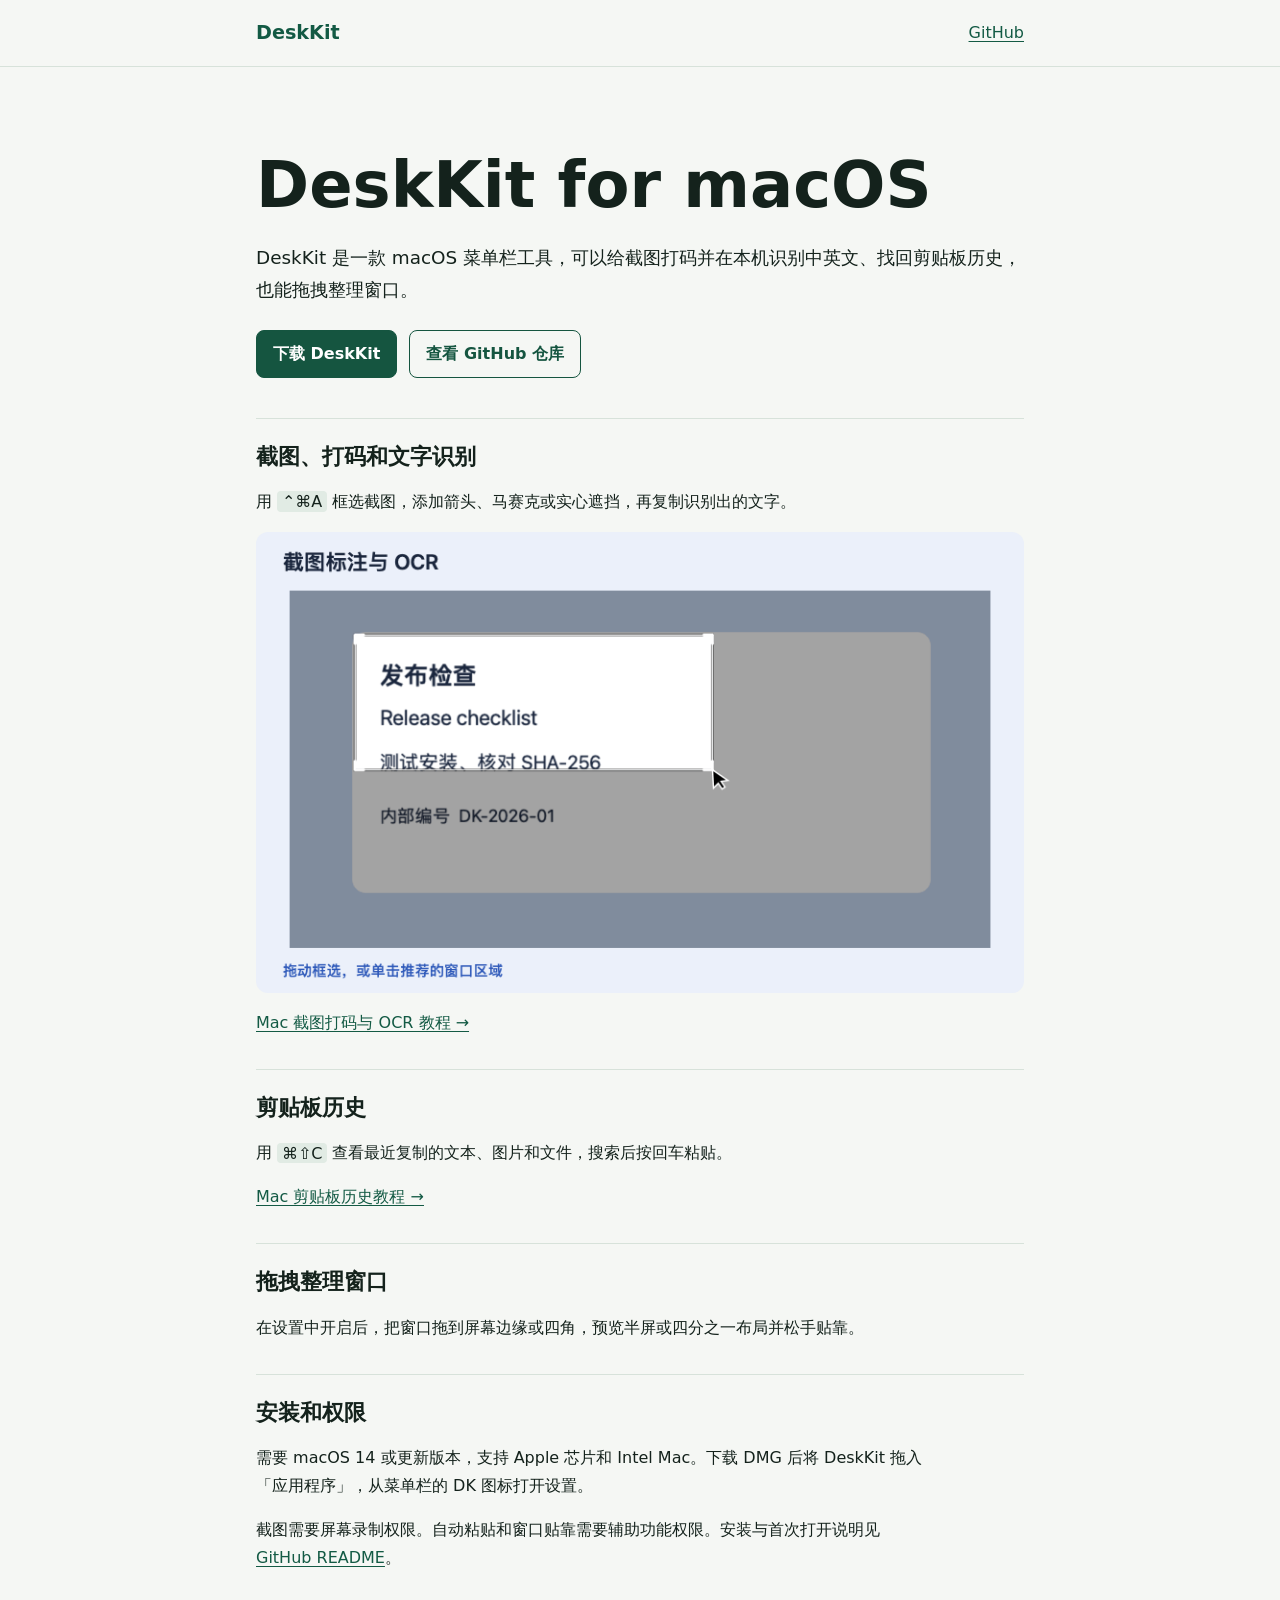
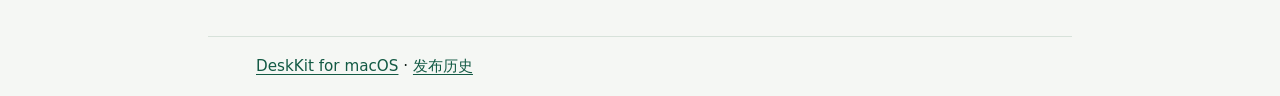
==== docs/index.html @ fedccae5 "Add DeskKit search landing page and usage guides" ====
<!doctype html>
<html lang="zh-CN">
<head>
  <meta charset="utf-8">
  <meta name="viewport" content="width=device-width, initial-scale=1">
  <title>DeskKit for macOS｜截图 OCR、剪贴板历史与窗口贴靠</title>
  <meta name="description" content="DeskKit 是一款 macOS 菜单栏工具，可以给截图打码并在本机识别中英文、找回剪贴板历史，也能拖拽整理窗口。">
  <link rel="canonical" href="https://ivehd.github.io/desk-kit/">
  <meta property="og:title" content="DeskKit for macOS｜截图 OCR、剪贴板历史与窗口贴靠">
  <meta property="og:description" content="DeskKit 是一款 macOS 菜单栏工具，可以给截图打码并在本机识别中英文、找回剪贴板历史，也能拖拽整理窗口。">
  <meta property="og:url" content="https://ivehd.github.io/desk-kit/">
  <link rel="stylesheet" href="./style.css">
</head>
<body>
  <header><nav aria-label="主导航">
    <a class="brand" href="./">DeskKit</a>
    <a href="https://github.com/IveHD/desk-kit">GitHub</a>
  </nav></header>
  <main>
    <h1>DeskKit for macOS</h1>
    <p class="intro">DeskKit 是一款 macOS 菜单栏工具，可以给截图打码并在本机识别中英文、找回剪贴板历史，也能拖拽整理窗口。</p>
    <div class="actions">
      <a class="button" href="https://github.com/IveHD/desk-kit/releases/latest">下载 DeskKit</a>
      <a class="button secondary" href="https://github.com/IveHD/desk-kit">查看 GitHub 仓库</a>
    </div>

    <section>
      <h2>截图、打码和文字识别</h2>
      <p>用 <kbd>⌃⌘A</kbd> 框选截图，添加箭头、马赛克或实心遮挡，再复制识别出的文字。</p>
      <img src="demos/screenshot-ocr.gif" alt="DeskKit 框选截图，遮挡敏感区域，再选取 OCR 结果">
      <p><a href="guides/mac-screenshot-ocr/">Mac 截图打码与 OCR 教程 →</a></p>
    </section>
    <section>
      <h2>剪贴板历史</h2>
      <p>用 <kbd>⌘⇧C</kbd> 查看最近复制的文本、图片和文件，搜索后按回车粘贴。</p>
      <p><a href="guides/mac-clipboard-history/">Mac 剪贴板历史教程 →</a></p>
    </section>
    <section>
      <h2>拖拽整理窗口</h2>
      <p>在设置中开启后，把窗口拖到屏幕边缘或四角，预览半屏或四分之一布局并松手贴靠。</p>
    </section>
    <section>
      <h2>安装和权限</h2>
      <p>需要 macOS 14 或更新版本，支持 Apple 芯片和 Intel Mac。下载 DMG 后将 DeskKit 拖入「应用程序」，从菜单栏的 DK 图标打开设置。</p>
      <p>截图需要屏幕录制权限。自动粘贴和窗口贴靠需要辅助功能权限。安装与首次打开说明见 <a href="https://github.com/IveHD/desk-kit#安装">GitHub README</a>。</p>
    </section>

  </main>
  <footer><a href="./">DeskKit for macOS</a> · <a href="https://github.com/IveHD/desk-kit/releases">发布历史</a></footer>
</body>
</html>
---- docs/style.css ----
:root {
  color-scheme: light;
  font-family: "Instrument Sans", "PingFang SC", system-ui, sans-serif;
  background: #f5f7f4;
  color: #14221c;
  line-height: 1.75;
}

body { margin: 0; }
header { border-bottom: 1px solid #d7e2da; }

nav, main, footer {
  max-width: 48rem;
  margin: 0 auto;
  padding: 1rem clamp(1rem, 5vw, 3rem);
}

nav { display: flex; align-items: center; justify-content: space-between; }
.brand { font-weight: 750; font-size: 1.2rem; text-decoration: none; }
main { padding-block: clamp(2rem, 7vw, 5rem) 3rem; }
h1, h2 { line-height: 1.2; }
h1 { font-size: clamp(2rem, 7vw, 4rem); margin: 0 0 1rem; }
h2 { font-size: 1.4rem; margin-top: 0; }
p, li { max-width: 66ch; }
.intro { font-size: 1.15rem; }
a { color: #135a44; text-underline-offset: .2em; }

.actions {
  display: flex;
  flex-wrap: wrap;
  gap: .75rem;
  margin: 1.5rem 0 2.5rem;
}

.button {
  display: inline-block;
  padding: .55rem 1rem;
  border: 1px solid #155540;
  border-radius: .5rem;
  background: #155540;
  color: white;
  text-decoration: none;
  font-weight: 650;
}

.button.secondary { color: #155540; background: transparent; }
.button:hover, a:hover { text-decoration: underline; }
section { border-top: 1px solid #d7e2da; padding-top: 1.5rem; margin-top: 2rem; }
img { display: block; max-width: 100%; height: auto; border-radius: .75rem; }
li + li { margin-top: .45rem; }
kbd { font-family: system-ui, sans-serif; padding: .05em .3em; background: #e1ebe4; border-radius: .25em; }
footer { border-top: 1px solid #d7e2da; font-size: .95rem; }
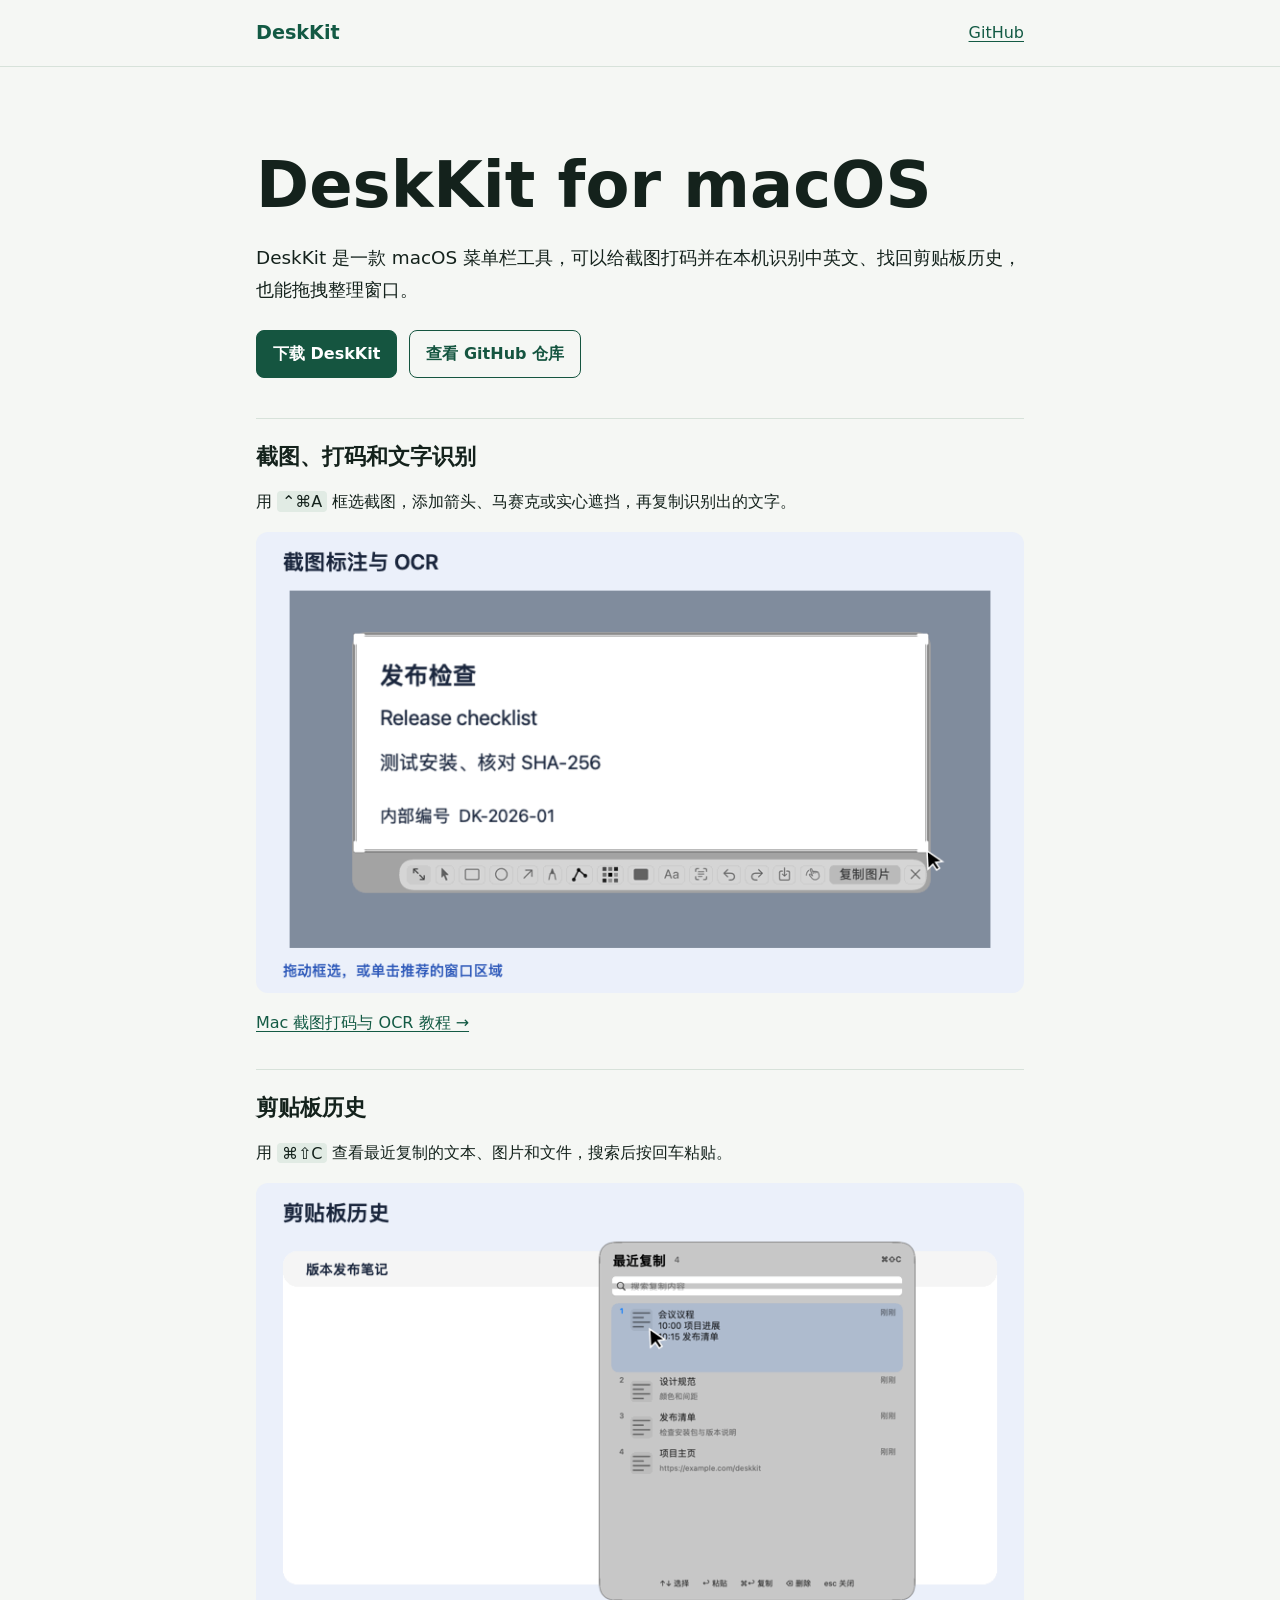
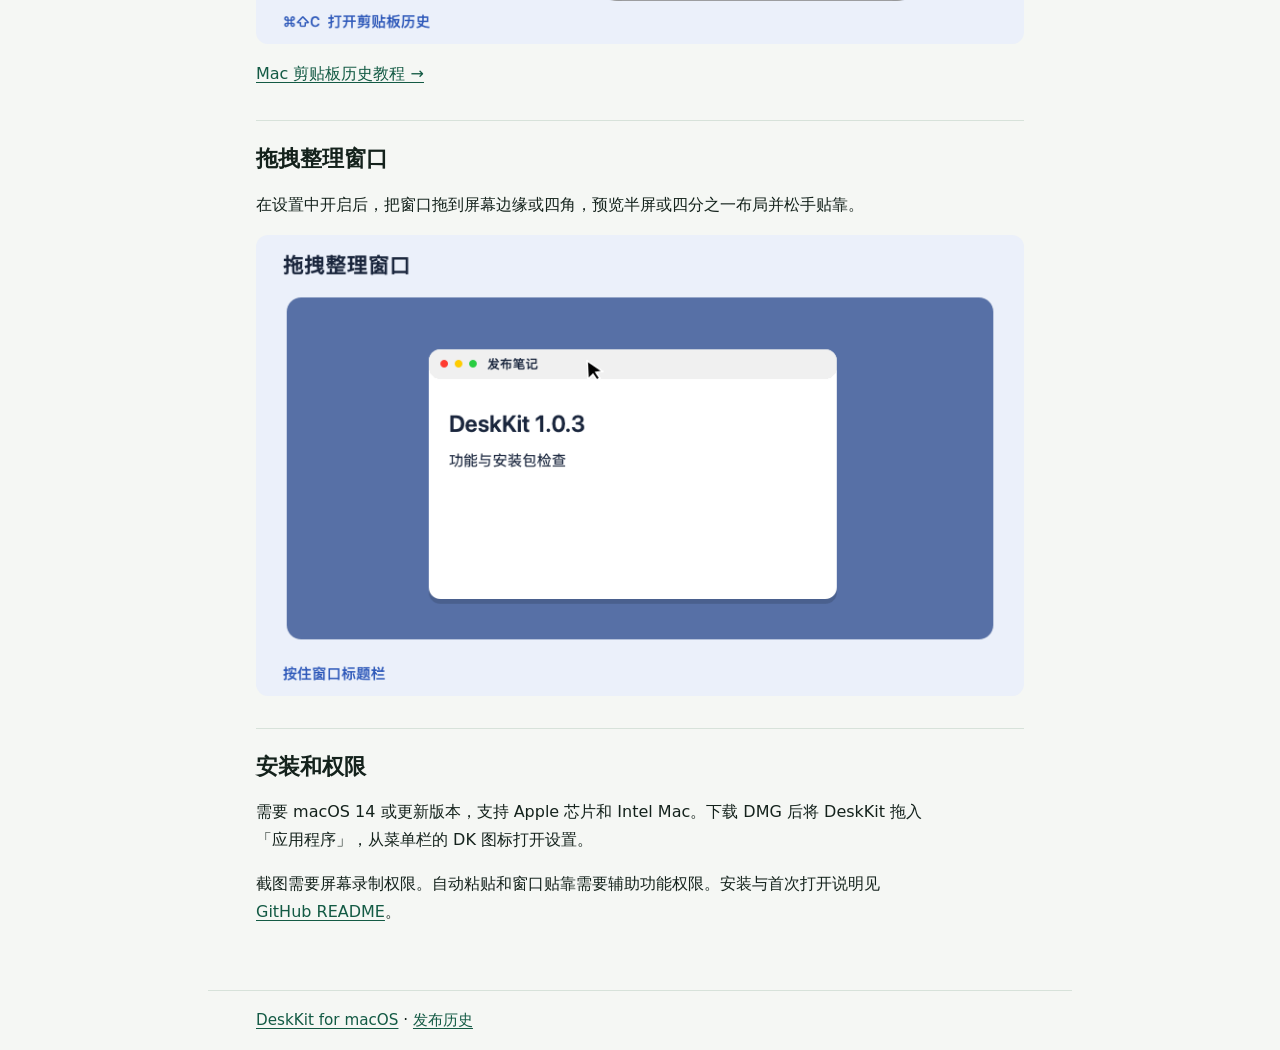
==== commit 2bea991c: "Show all three DeskKit demos on the homepage" ====
--- a/docs/index.html
+++ b/docs/index.html
@@ -33,11 +33,13 @@
     <section>
       <h2>剪贴板历史</h2>
       <p>用 <kbd>⌘⇧C</kbd> 查看最近复制的文本、图片和文件，搜索后按回车粘贴。</p>
+      <img src="demos/clipboard.gif" alt="搜索剪贴板历史并将选中的记录粘贴回原应用" loading="lazy">
       <p><a href="guides/mac-clipboard-history/">Mac 剪贴板历史教程 →</a></p>
     </section>
     <section>
       <h2>拖拽整理窗口</h2>
       <p>在设置中开启后，把窗口拖到屏幕边缘或四角，预览半屏或四分之一布局并松手贴靠。</p>
+      <img src="demos/window-tiling.gif" alt="将窗口拖到屏幕右侧，预览并贴靠右半屏的布局示意" loading="lazy">
     </section>
     <section>
       <h2>安装和权限</h2>
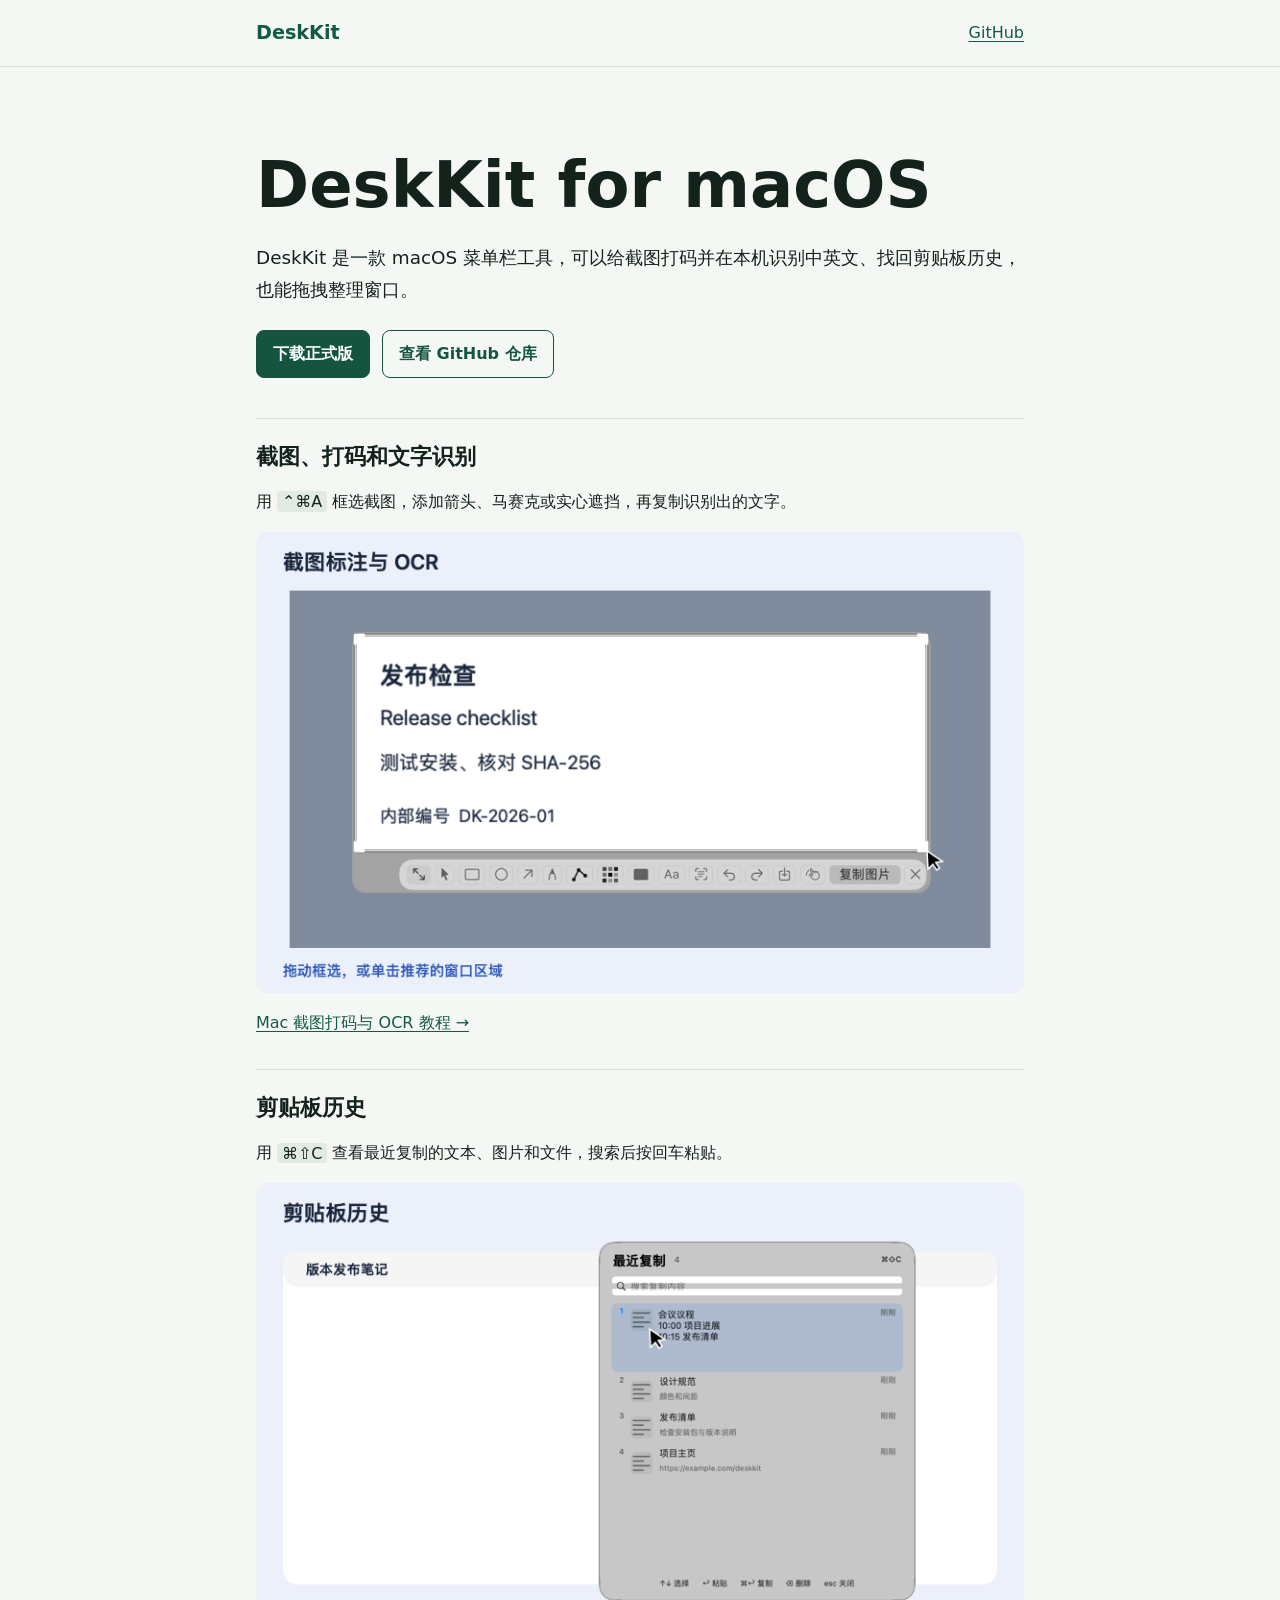
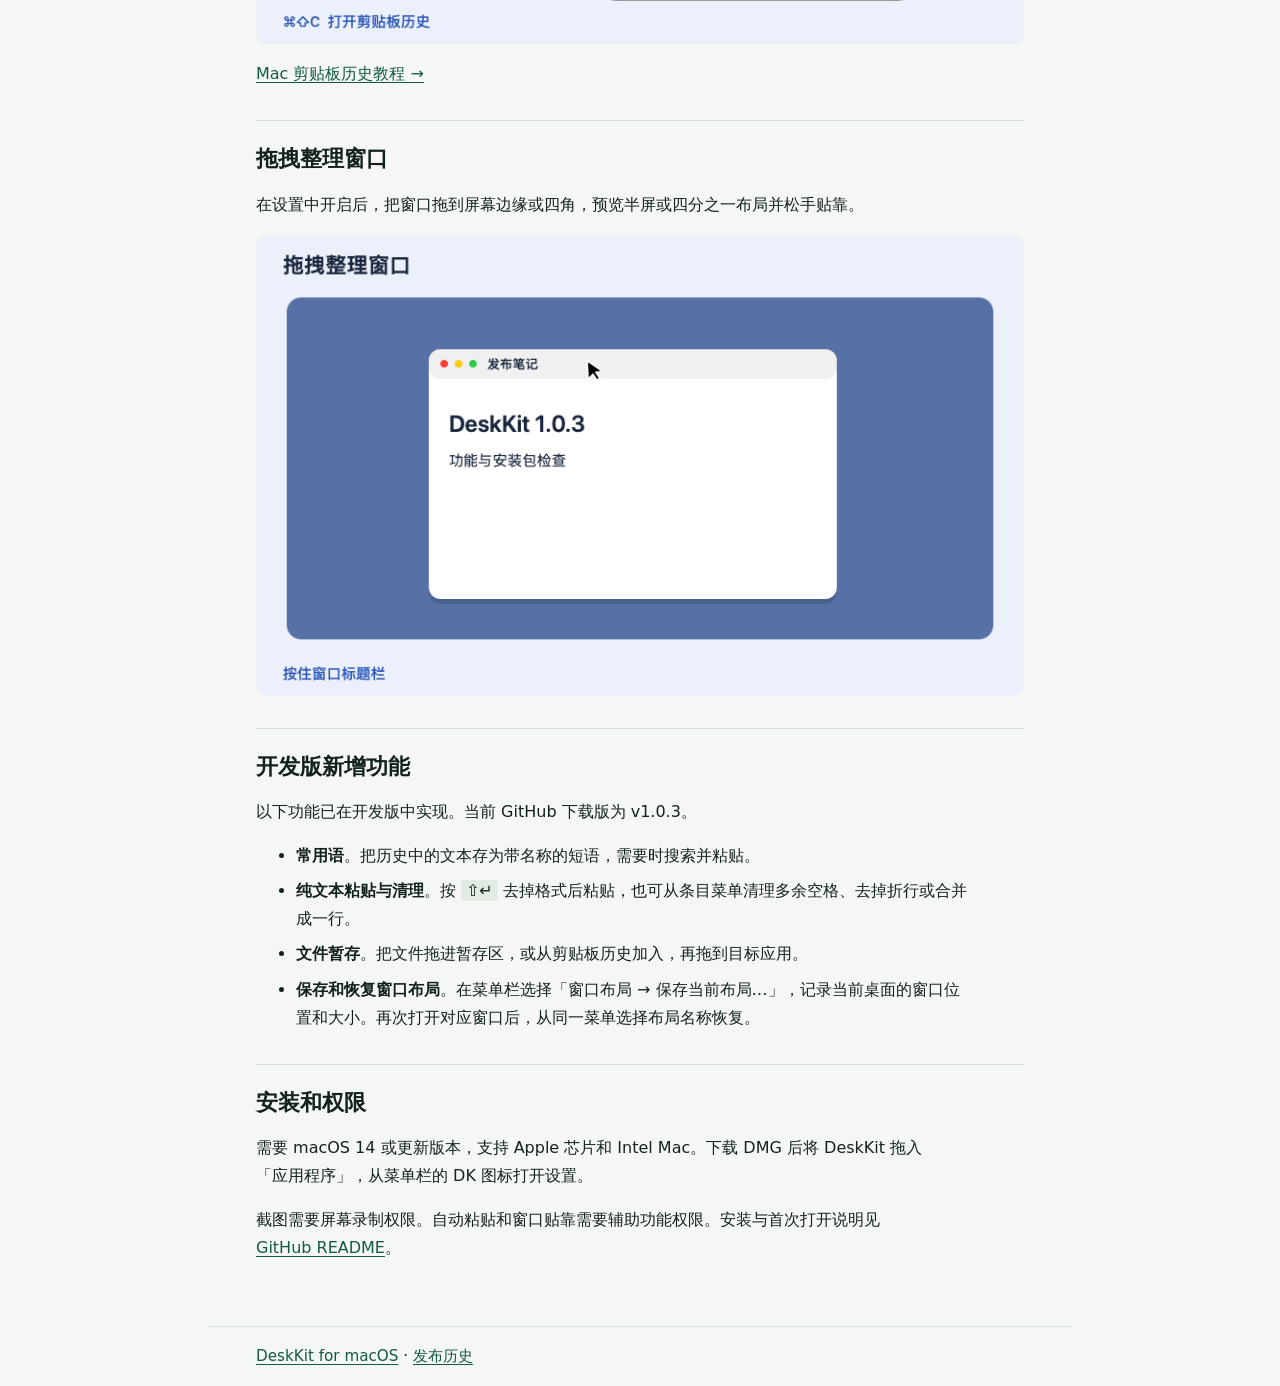
==== commit 4fa53c86: "Document upcoming DeskKit clipboard and window features" ====
--- a/docs/index.html
+++ b/docs/index.html
@@ -20,7 +20,7 @@
     <h1>DeskKit for macOS</h1>
     <p class="intro">DeskKit 是一款 macOS 菜单栏工具，可以给截图打码并在本机识别中英文、找回剪贴板历史，也能拖拽整理窗口。</p>
     <div class="actions">
-      <a class="button" href="https://github.com/IveHD/desk-kit/releases/latest">下载 DeskKit</a>
+      <a class="button" href="https://github.com/IveHD/desk-kit/releases/latest">下载正式版</a>
       <a class="button secondary" href="https://github.com/IveHD/desk-kit">查看 GitHub 仓库</a>
     </div>
 
@@ -42,6 +42,16 @@
       <img src="demos/window-tiling.gif" alt="将窗口拖到屏幕右侧，预览并贴靠右半屏的布局示意" loading="lazy">
     </section>
     <section>
+      <h2>开发版新增功能</h2>
+      <p>以下功能已在开发版中实现。当前 GitHub 下载版为 v1.0.3。</p>
+      <ul>
+        <li><strong>常用语</strong>。把历史中的文本存为带名称的短语，需要时搜索并粘贴。</li>
+        <li><strong>纯文本粘贴与清理</strong>。按 <kbd>⇧↵</kbd> 去掉格式后粘贴，也可从条目菜单清理多余空格、去掉折行或合并成一行。</li>
+        <li><strong>文件暂存</strong>。把文件拖进暂存区，或从剪贴板历史加入，再拖到目标应用。</li>
+        <li><strong>保存和恢复窗口布局</strong>。在菜单栏选择「窗口布局 → 保存当前布局…」，记录当前桌面的窗口位置和大小。再次打开对应窗口后，从同一菜单选择布局名称恢复。</li>
+      </ul>
+    </section>
+    <section>
       <h2>安装和权限</h2>
       <p>需要 macOS 14 或更新版本，支持 Apple 芯片和 Intel Mac。下载 DMG 后将 DeskKit 拖入「应用程序」，从菜单栏的 DK 图标打开设置。</p>
       <p>截图需要屏幕录制权限。自动粘贴和窗口贴靠需要辅助功能权限。安装与首次打开说明见 <a href="https://github.com/IveHD/desk-kit#安装">GitHub README</a>。</p>
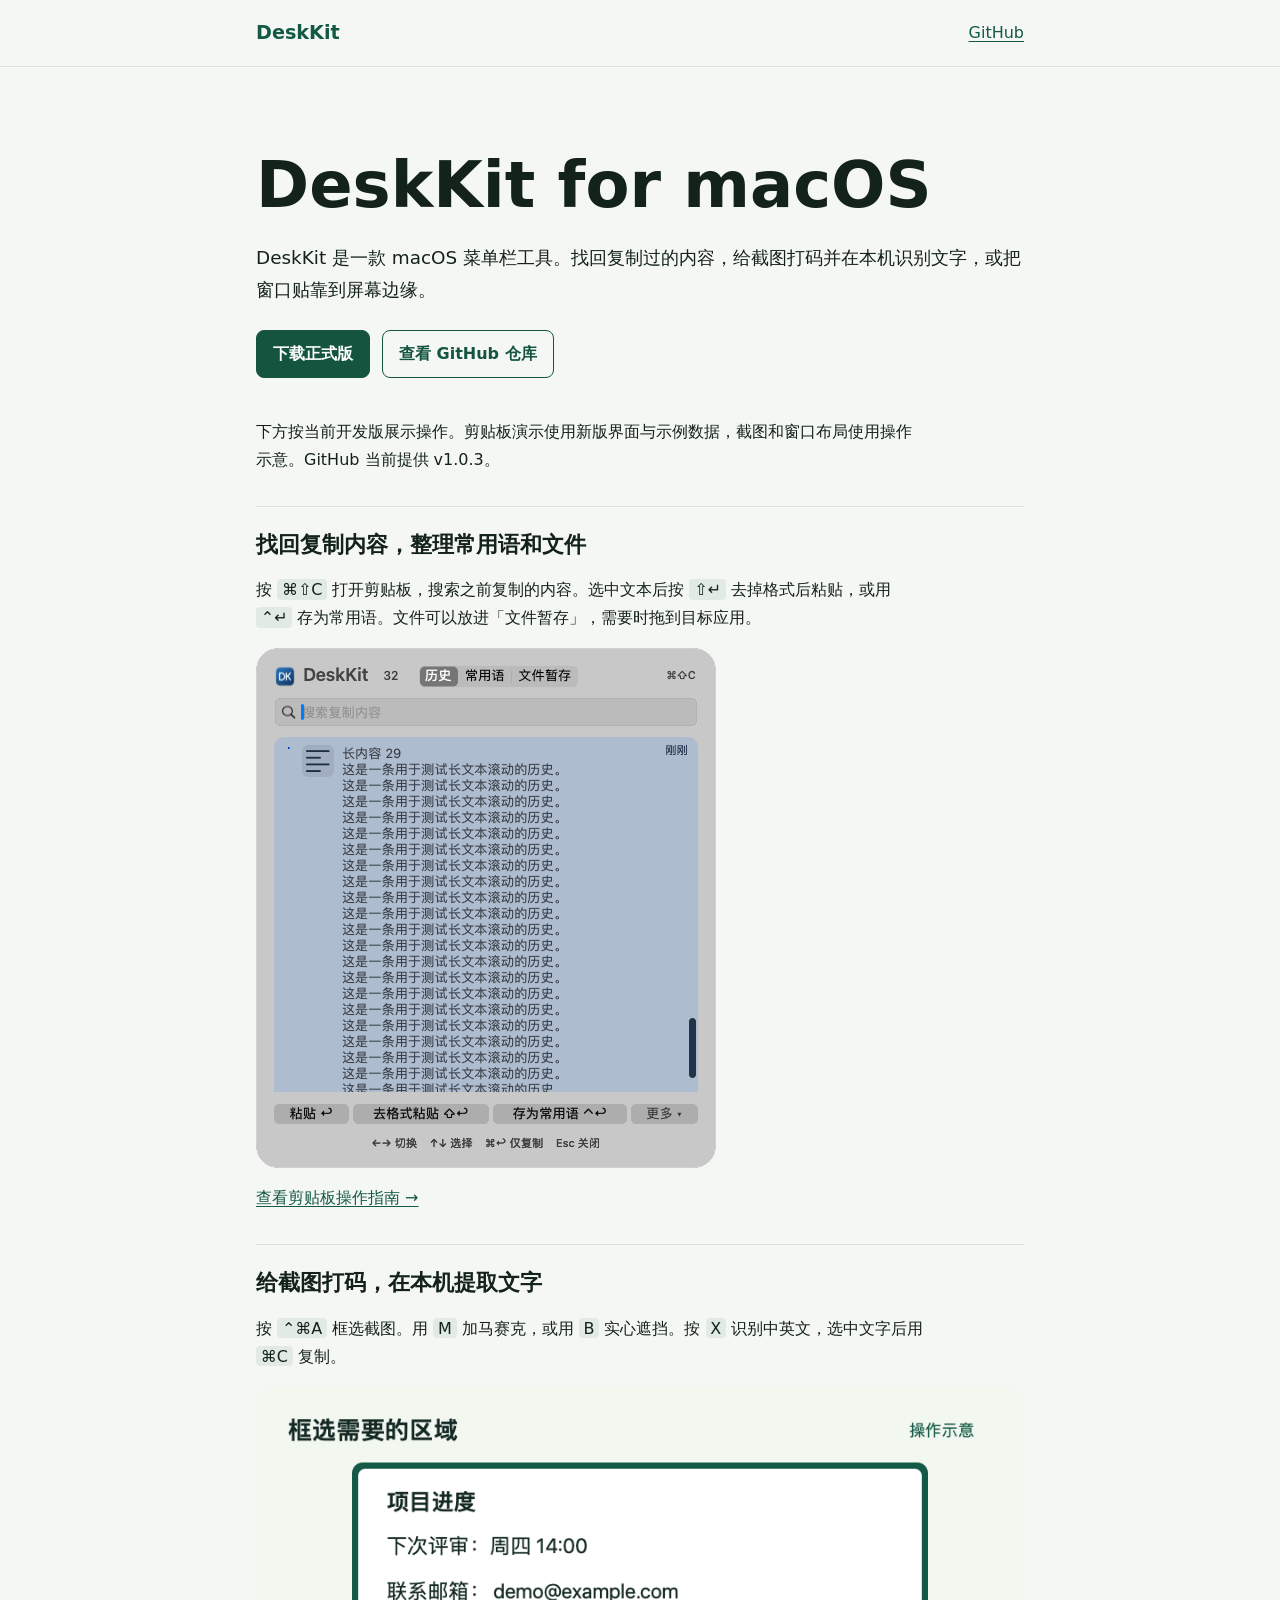
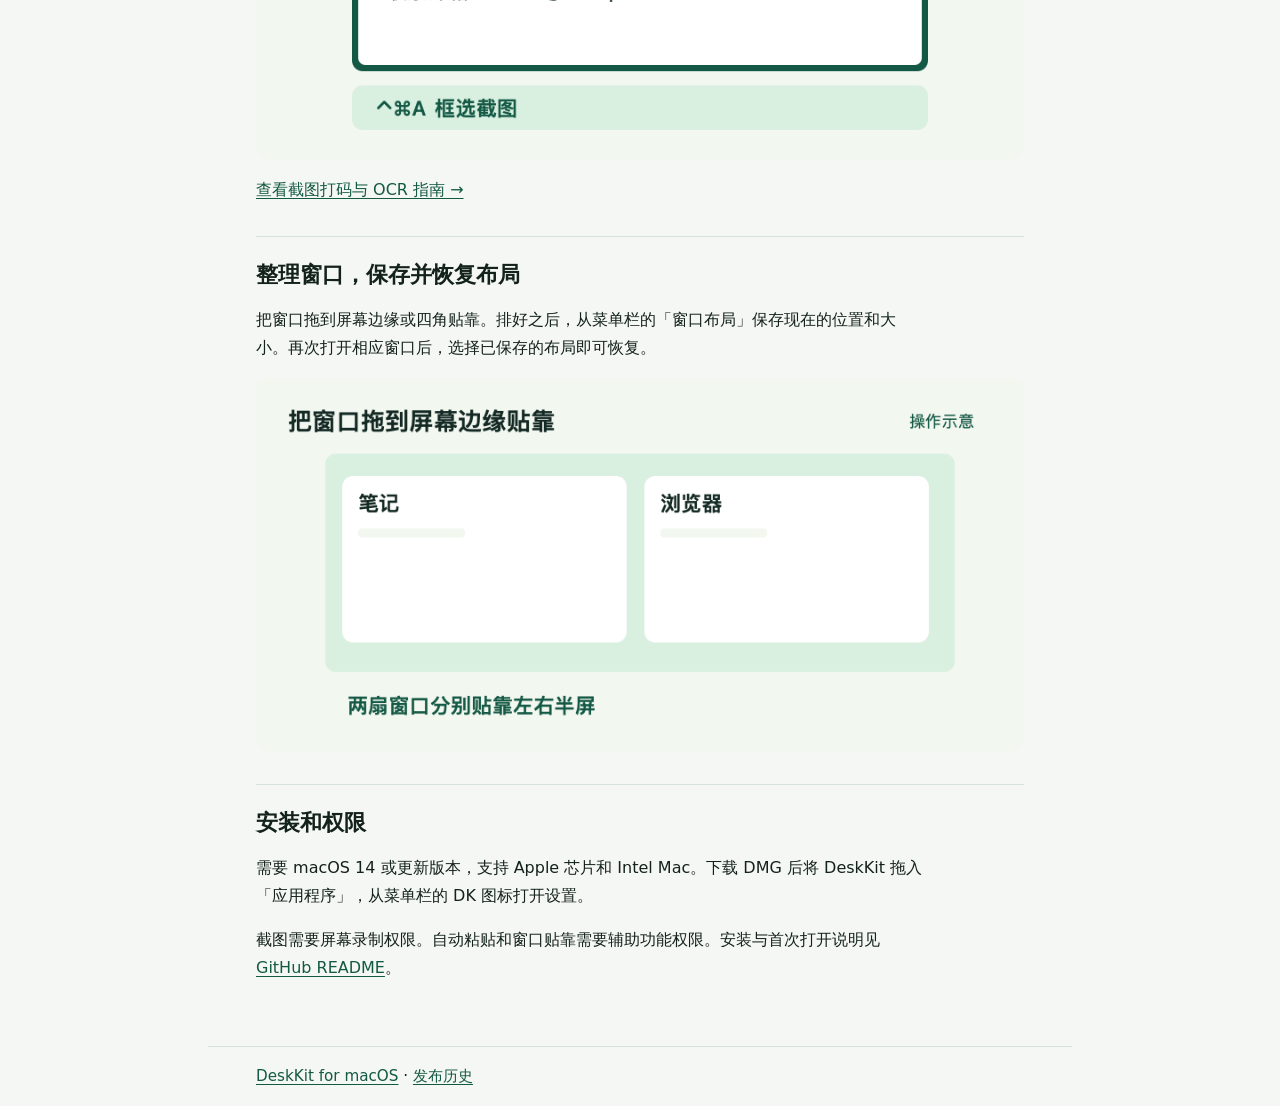
==== commit 4585b6dd: "Refresh DeskKit website with new workflow demos" ====
--- a/docs/index.html
+++ b/docs/index.html
@@ -4,10 +4,10 @@
   <meta charset="utf-8">
   <meta name="viewport" content="width=device-width, initial-scale=1">
   <title>DeskKit for macOS｜截图 OCR、剪贴板历史与窗口贴靠</title>
-  <meta name="description" content="DeskKit 是一款 macOS 菜单栏工具，可以给截图打码并在本机识别中英文、找回剪贴板历史，也能拖拽整理窗口。">
+  <meta name="description" content="DeskKit 是一款 macOS 菜单栏工具。找回复制过的内容，给截图打码并在本机识别文字，或把窗口贴靠到屏幕边缘。">
   <link rel="canonical" href="https://ivehd.github.io/desk-kit/">
   <meta property="og:title" content="DeskKit for macOS｜截图 OCR、剪贴板历史与窗口贴靠">
-  <meta property="og:description" content="DeskKit 是一款 macOS 菜单栏工具，可以给截图打码并在本机识别中英文、找回剪贴板历史，也能拖拽整理窗口。">
+  <meta property="og:description" content="DeskKit 是一款 macOS 菜单栏工具。找回复制过的内容，给截图打码并在本机识别文字，或把窗口贴靠到屏幕边缘。">
   <meta property="og:url" content="https://ivehd.github.io/desk-kit/">
   <link rel="stylesheet" href="./style.css">
 </head>
@@ -18,38 +18,30 @@
   </nav></header>
   <main>
     <h1>DeskKit for macOS</h1>
-    <p class="intro">DeskKit 是一款 macOS 菜单栏工具，可以给截图打码并在本机识别中英文、找回剪贴板历史，也能拖拽整理窗口。</p>
+    <p class="intro">DeskKit 是一款 macOS 菜单栏工具。找回复制过的内容，给截图打码并在本机识别文字，或把窗口贴靠到屏幕边缘。</p>
     <div class="actions">
       <a class="button" href="https://github.com/IveHD/desk-kit/releases/latest">下载正式版</a>
       <a class="button secondary" href="https://github.com/IveHD/desk-kit">查看 GitHub 仓库</a>
     </div>
 
+    <p>下方按当前开发版展示操作。剪贴板演示使用新版界面与示例数据，截图和窗口布局使用操作示意。GitHub 当前提供 v1.0.3。</p>
+
     <section>
-      <h2>截图、打码和文字识别</h2>
-      <p>用 <kbd>⌃⌘A</kbd> 框选截图，添加箭头、马赛克或实心遮挡，再复制识别出的文字。</p>
-      <img src="demos/screenshot-ocr.gif" alt="DeskKit 框选截图，遮挡敏感区域，再选取 OCR 结果">
-      <p><a href="guides/mac-screenshot-ocr/">Mac 截图打码与 OCR 教程 →</a></p>
+      <h2>找回复制内容，整理常用语和文件</h2>
+      <p>按 <kbd>⌘⇧C</kbd> 打开剪贴板，搜索之前复制的内容。选中文本后按 <kbd>⇧↵</kbd> 去掉格式后粘贴，或用 <kbd>⌃↵</kbd> 存为常用语。文件可以放进「文件暂存」，需要时拖到目标应用。</p>
+      <img src="demos/clipboard-workflow.gif" width="460" height="520" alt="新版剪贴板界面演示，依次展示历史、常用语和文件暂存三个分区">
+      <p><a href="guides/mac-clipboard-history/">查看剪贴板操作指南 →</a></p>
     </section>
     <section>
-      <h2>剪贴板历史</h2>
-      <p>用 <kbd>⌘⇧C</kbd> 查看最近复制的文本、图片和文件，搜索后按回车粘贴。</p>
-      <img src="demos/clipboard.gif" alt="搜索剪贴板历史并将选中的记录粘贴回原应用" loading="lazy">
-      <p><a href="guides/mac-clipboard-history/">Mac 剪贴板历史教程 →</a></p>
+      <h2>给截图打码，在本机提取文字</h2>
+      <p>按 <kbd>⌃⌘A</kbd> 框选截图。用 <kbd>M</kbd> 加马赛克，或用 <kbd>B</kbd> 实心遮挡。按 <kbd>X</kbd> 识别中英文，选中文字后用 <kbd>⌘C</kbd> 复制。</p>
+      <img src="demos/screenshot-workflow.gif" width="864" height="420" alt="截图工作流程示意，依次框选、遮挡邮箱并识别所选文字" loading="lazy">
+      <p><a href="guides/mac-screenshot-ocr/">查看截图打码与 OCR 指南 →</a></p>
     </section>
     <section>
-      <h2>拖拽整理窗口</h2>
-      <p>在设置中开启后，把窗口拖到屏幕边缘或四角，预览半屏或四分之一布局并松手贴靠。</p>
-      <img src="demos/window-tiling.gif" alt="将窗口拖到屏幕右侧，预览并贴靠右半屏的布局示意" loading="lazy">
-    </section>
-    <section>
-      <h2>开发版新增功能</h2>
-      <p>以下功能已在开发版中实现。当前 GitHub 下载版为 v1.0.3。</p>
-      <ul>
-        <li><strong>常用语</strong>。把历史中的文本存为带名称的短语，需要时搜索并粘贴。</li>
-        <li><strong>纯文本粘贴与清理</strong>。按 <kbd>⇧↵</kbd> 去掉格式后粘贴，也可从条目菜单清理多余空格、去掉折行或合并成一行。</li>
-        <li><strong>文件暂存</strong>。把文件拖进暂存区，或从剪贴板历史加入，再拖到目标应用。</li>
-        <li><strong>保存和恢复窗口布局</strong>。在菜单栏选择「窗口布局 → 保存当前布局…」，记录当前桌面的窗口位置和大小。再次打开对应窗口后，从同一菜单选择布局名称恢复。</li>
-      </ul>
+      <h2>整理窗口，保存并恢复布局</h2>
+      <p>把窗口拖到屏幕边缘或四角贴靠。排好之后，从菜单栏的「窗口布局」保存现在的位置和大小。再次打开相应窗口后，选择已保存的布局即可恢复。</p>
+      <img src="demos/window-workflow.gif" width="864" height="420" alt="窗口工作流程示意，展示左右贴靠、保存布局和恢复布局" loading="lazy">
     </section>
     <section>
       <h2>安装和权限</h2>
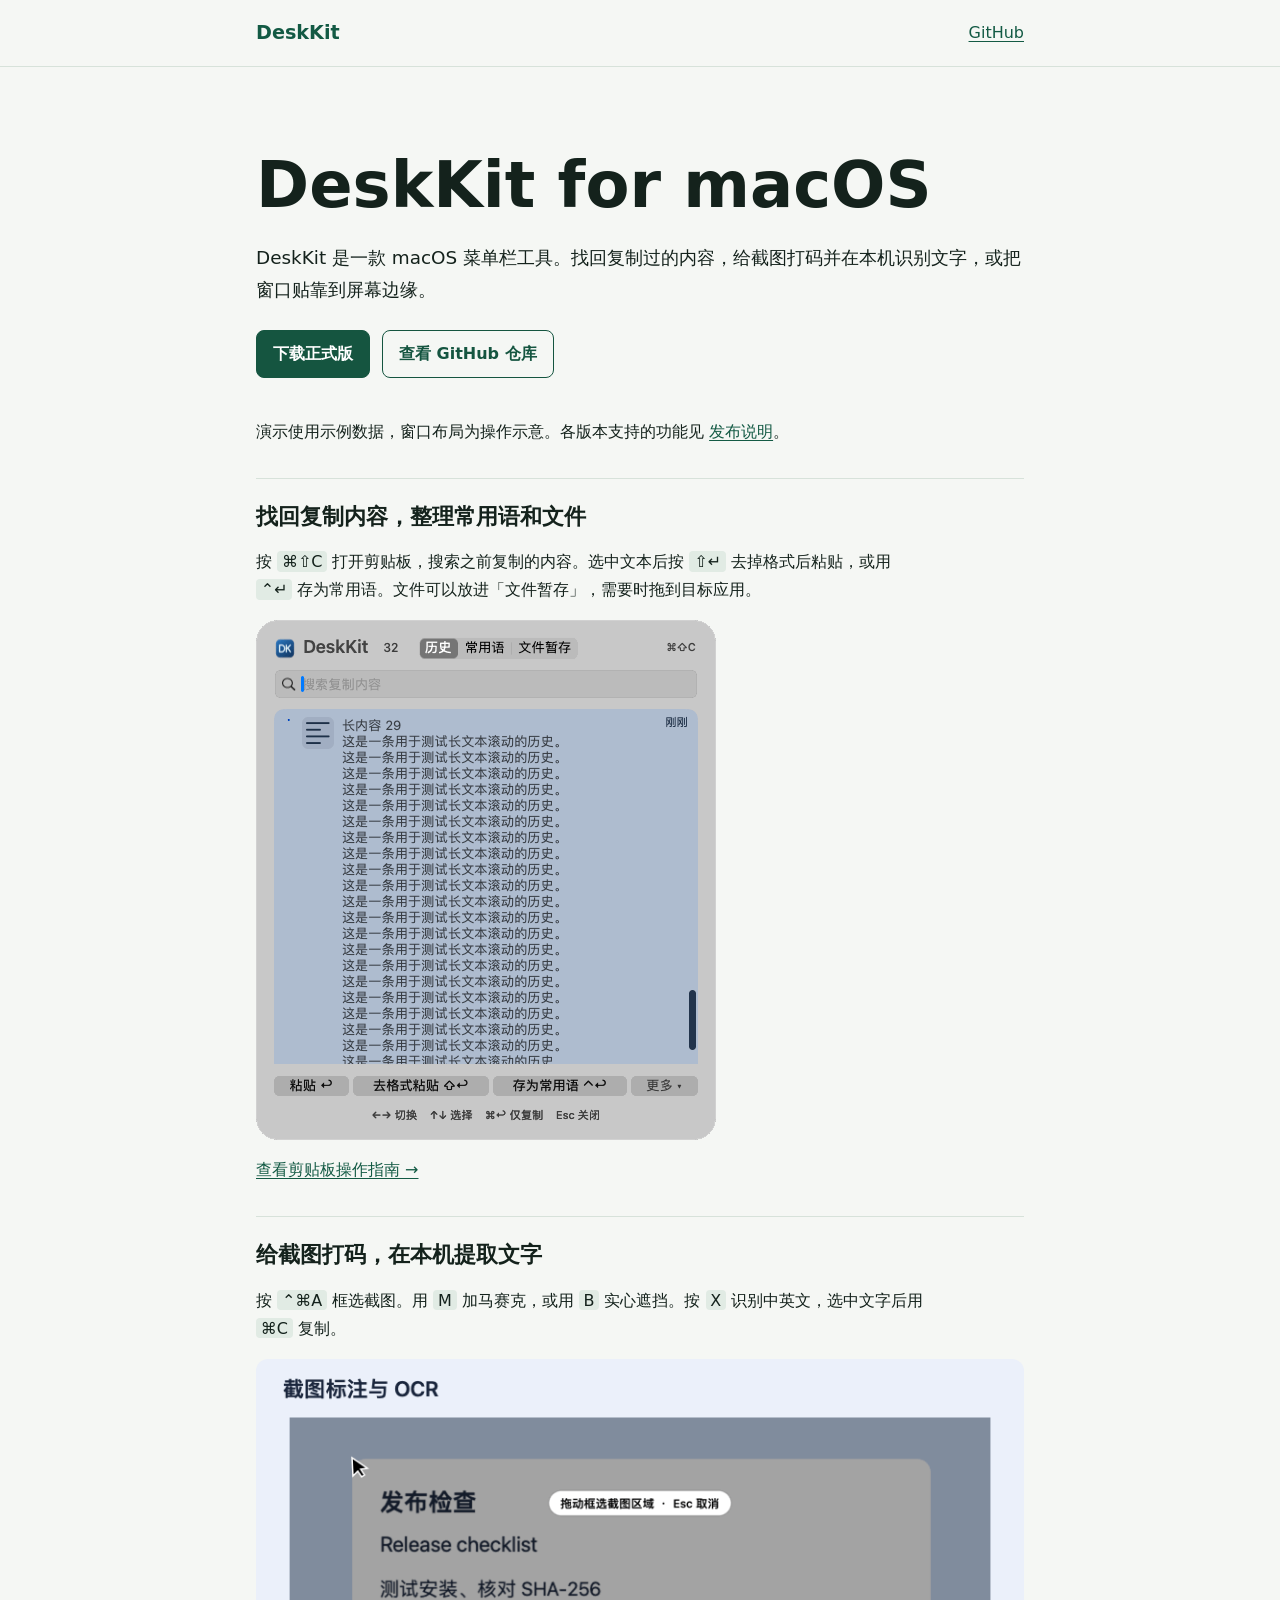
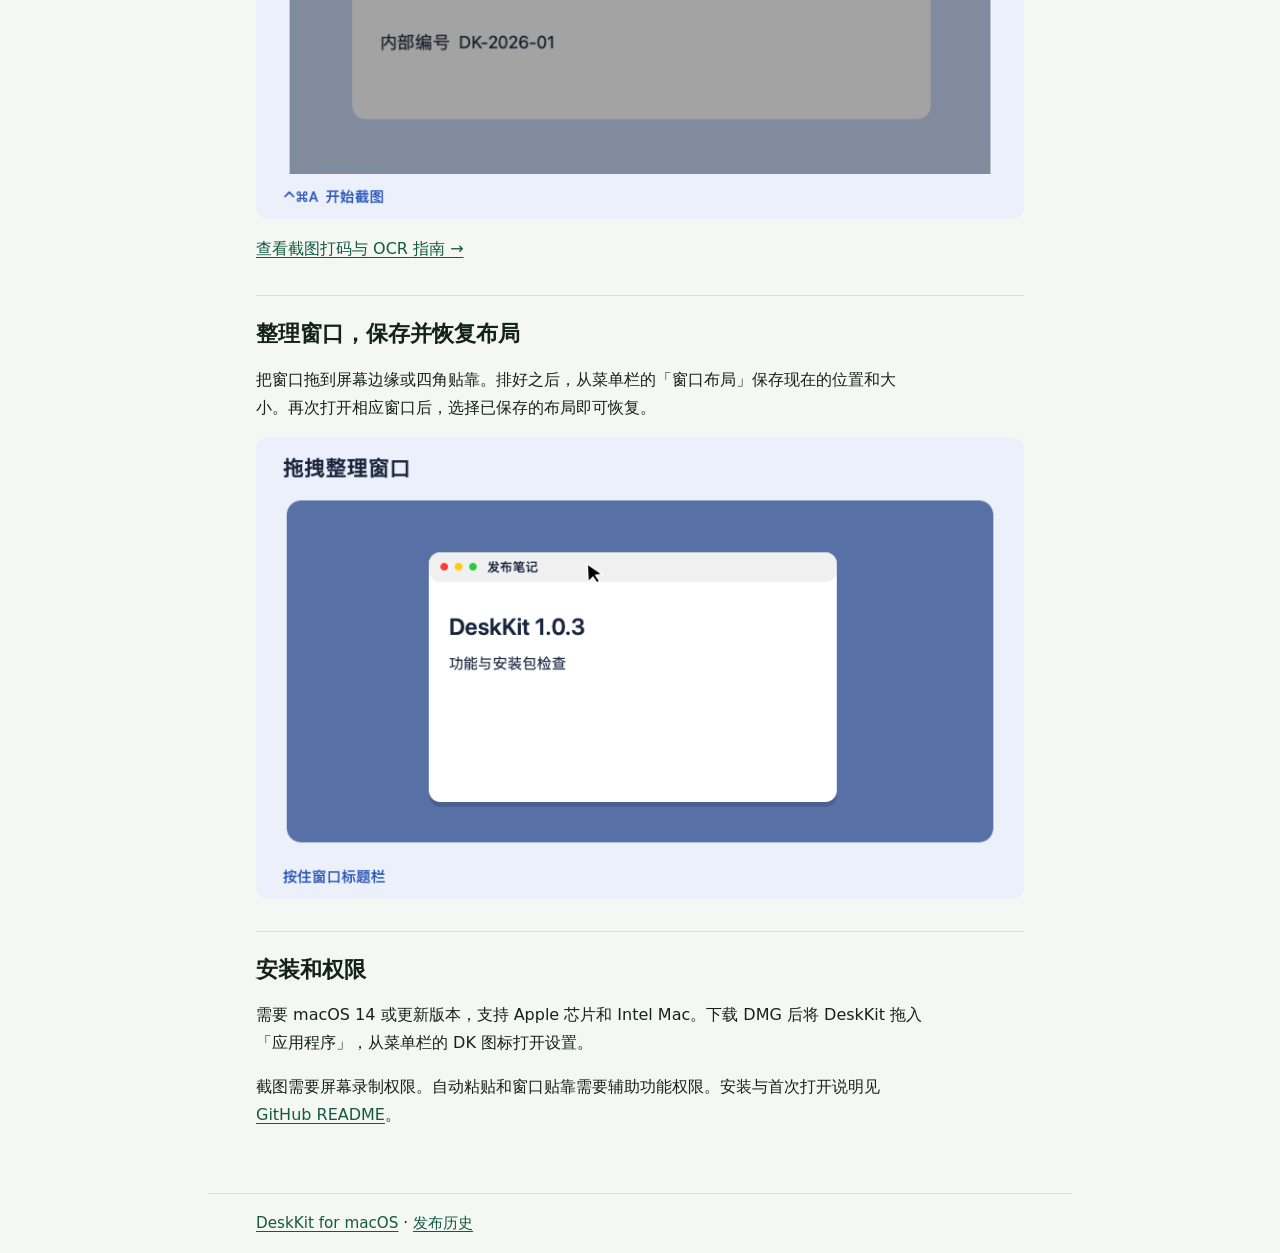
==== commit 52ea731a: "Restore detailed DeskKit screenshot and window demos" ====
--- a/docs/index.html
+++ b/docs/index.html
@@ -24,7 +24,7 @@
       <a class="button secondary" href="https://github.com/IveHD/desk-kit">查看 GitHub 仓库</a>
     </div>
 
-    <p>下方按当前开发版展示操作。剪贴板演示使用新版界面与示例数据，截图和窗口布局使用操作示意。GitHub 当前提供 v1.0.3。</p>
+    <p>演示使用示例数据，窗口布局为操作示意。各版本支持的功能见 <a href="https://github.com/IveHD/desk-kit/releases">发布说明</a>。</p>
 
     <section>
       <h2>找回复制内容，整理常用语和文件</h2>
@@ -35,13 +35,13 @@
     <section>
       <h2>给截图打码，在本机提取文字</h2>
       <p>按 <kbd>⌃⌘A</kbd> 框选截图。用 <kbd>M</kbd> 加马赛克，或用 <kbd>B</kbd> 实心遮挡。按 <kbd>X</kbd> 识别中英文，选中文字后用 <kbd>⌘C</kbd> 复制。</p>
-      <img src="demos/screenshot-workflow.gif" width="864" height="420" alt="截图工作流程示意，依次框选、遮挡邮箱并识别所选文字" loading="lazy">
+      <img src="demos/screenshot-ocr.gif" width="800" height="480" alt="DeskKit 截图工具栏演示，框选后遮挡敏感内容，再选择并复制 OCR 文字" loading="lazy">
       <p><a href="guides/mac-screenshot-ocr/">查看截图打码与 OCR 指南 →</a></p>
     </section>
     <section>
       <h2>整理窗口，保存并恢复布局</h2>
       <p>把窗口拖到屏幕边缘或四角贴靠。排好之后，从菜单栏的「窗口布局」保存现在的位置和大小。再次打开相应窗口后，选择已保存的布局即可恢复。</p>
-      <img src="demos/window-workflow.gif" width="864" height="420" alt="窗口工作流程示意，展示左右贴靠、保存布局和恢复布局" loading="lazy">
+      <img src="demos/window-layout-demo.gif" width="800" height="480" alt="拖动窗口标题栏，靠近边缘预览贴靠区域，松开后贴靠，再从菜单栏保存和恢复布局" loading="lazy">
     </section>
     <section>
       <h2>安装和权限</h2>
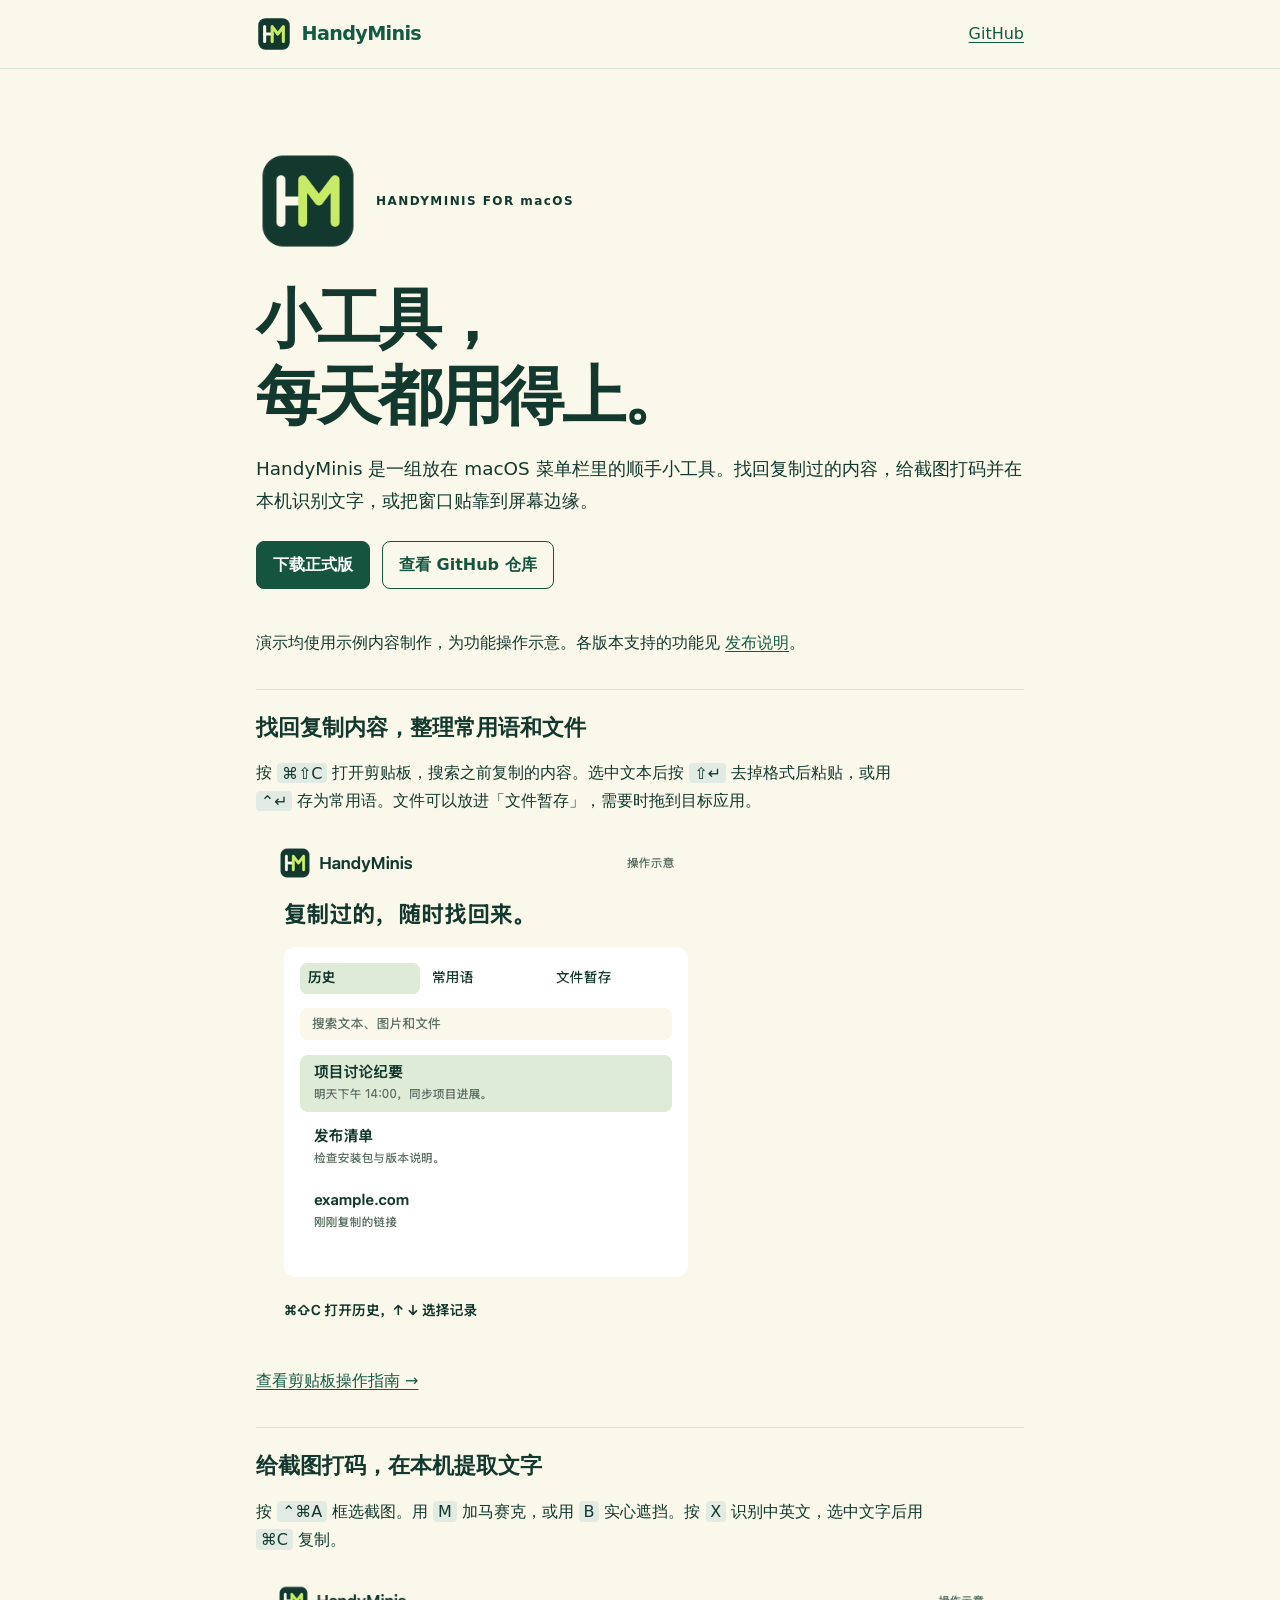
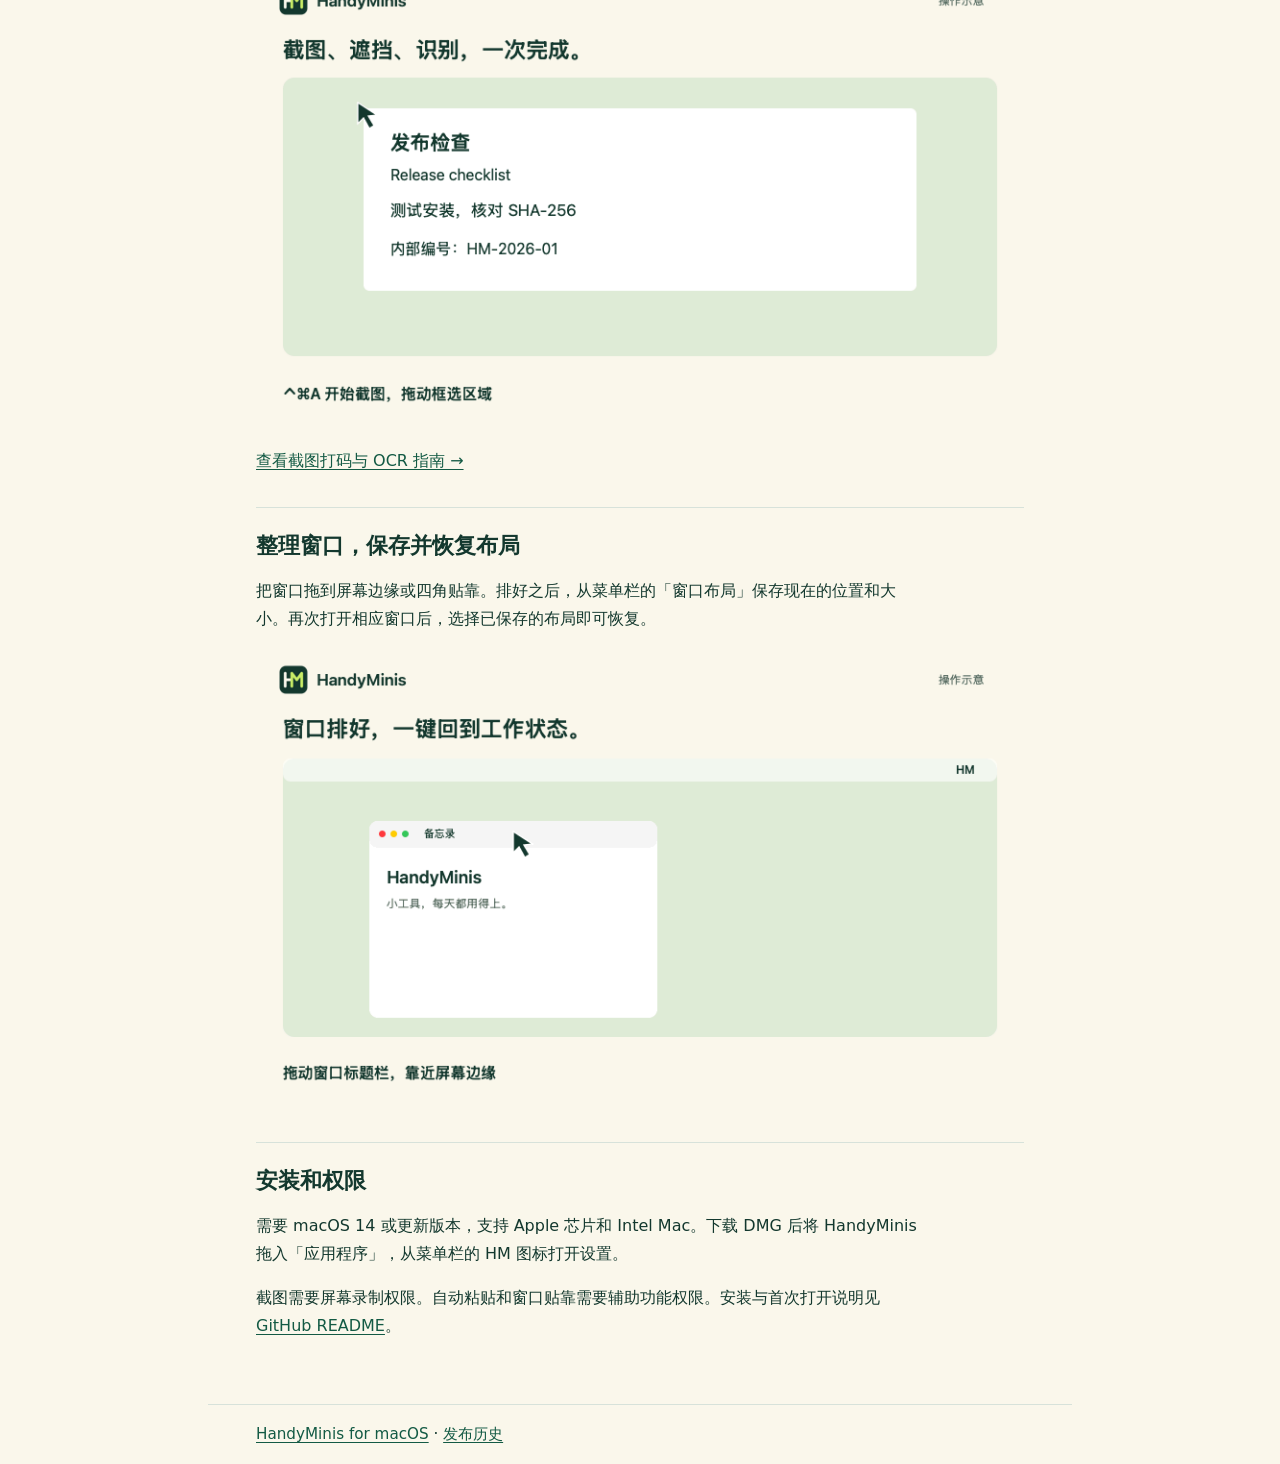
==== commit 5446d53c: "Release HandyMinis 1.0.5 with customizable panels and smoother clipboard navigation Unify HandyMinis" ====
--- a/docs/index.html
+++ b/docs/index.html
@@ -3,39 +3,47 @@
 <head>
   <meta charset="utf-8">
   <meta name="viewport" content="width=device-width, initial-scale=1">
-  <title>DeskKit for macOS｜截图 OCR、剪贴板历史与窗口贴靠</title>
-  <meta name="description" content="DeskKit 是一款 macOS 菜单栏工具。找回复制过的内容，给截图打码并在本机识别文字，或把窗口贴靠到屏幕边缘。">
-  <link rel="canonical" href="https://ivehd.github.io/desk-kit/">
-  <meta property="og:title" content="DeskKit for macOS｜截图 OCR、剪贴板历史与窗口贴靠">
-  <meta property="og:description" content="DeskKit 是一款 macOS 菜单栏工具。找回复制过的内容，给截图打码并在本机识别文字，或把窗口贴靠到屏幕边缘。">
-  <meta property="og:url" content="https://ivehd.github.io/desk-kit/">
+  <title>HandyMinis for macOS｜截图 OCR、剪贴板历史与窗口贴靠</title>
+  <meta name="description" content="HandyMinis 是一组放在 macOS 菜单栏里的顺手小工具。找回复制过的内容，给截图打码并在本机识别文字，或把窗口贴靠到屏幕边缘。">
+  <link rel="canonical" href="https://ivehd.github.io/handy-minis/">
+  <meta property="og:title" content="HandyMinis for macOS｜截图 OCR、剪贴板历史与窗口贴靠">
+  <meta property="og:description" content="HandyMinis 是一组放在 macOS 菜单栏里的顺手小工具。找回复制过的内容，给截图打码并在本机识别文字，或把窗口贴靠到屏幕边缘。">
+  <meta property="og:url" content="https://ivehd.github.io/handy-minis/">
+  <link rel="icon" href="./assets/handy-minis.svg" type="image/svg+xml">
+  <link rel="icon" href="./assets/favicon-32.png" sizes="32x32">
+  <link rel="apple-touch-icon" href="./assets/apple-touch-icon.png">
+  <meta name="theme-color" content="#13382e">
+  <meta property="og:image" content="https://ivehd.github.io/handy-minis/assets/social-card.png">
+  <meta property="og:image:alt" content="HandyMinis · 顺手小工具，共享笔画的 HM 图标">
+  <meta name="twitter:card" content="summary_large_image">
   <link rel="stylesheet" href="./style.css">
 </head>
 <body>
   <header><nav aria-label="主导航">
-    <a class="brand" href="./">DeskKit</a>
-    <a href="https://github.com/IveHD/desk-kit">GitHub</a>
+    <a class="brand" href="./"><img src="./assets/handy-minis.svg" width="36" height="36" alt=""><span>HandyMinis</span></a>
+    <a href="https://github.com/IveHD/handy-minis">GitHub</a>
   </nav></header>
   <main>
-    <h1>DeskKit for macOS</h1>
-    <p class="intro">DeskKit 是一款 macOS 菜单栏工具。找回复制过的内容，给截图打码并在本机识别文字，或把窗口贴靠到屏幕边缘。</p>
+    <div class="hero-brand"><img src="./assets/app-icon.png" width="104" height="104" alt="HM 共享笔画图标"><p class="eyebrow">HANDYMINIS FOR macOS</p></div>
+    <h1>小工具，<br>每天都用得上。</h1>
+    <p class="intro">HandyMinis 是一组放在 macOS 菜单栏里的顺手小工具。找回复制过的内容，给截图打码并在本机识别文字，或把窗口贴靠到屏幕边缘。</p>
     <div class="actions">
-      <a class="button" href="https://github.com/IveHD/desk-kit/releases/latest">下载正式版</a>
-      <a class="button secondary" href="https://github.com/IveHD/desk-kit">查看 GitHub 仓库</a>
+      <a class="button" href="https://github.com/IveHD/handy-minis/releases/latest">下载正式版</a>
+      <a class="button secondary" href="https://github.com/IveHD/handy-minis">查看 GitHub 仓库</a>
     </div>
 
-    <p>演示使用示例数据，窗口布局为操作示意。各版本支持的功能见 <a href="https://github.com/IveHD/desk-kit/releases">发布说明</a>。</p>
+    <p>演示均使用示例内容制作，为功能操作示意。各版本支持的功能见 <a href="https://github.com/IveHD/handy-minis/releases">发布说明</a>。</p>
 
     <section>
       <h2>找回复制内容，整理常用语和文件</h2>
       <p>按 <kbd>⌘⇧C</kbd> 打开剪贴板，搜索之前复制的内容。选中文本后按 <kbd>⇧↵</kbd> 去掉格式后粘贴，或用 <kbd>⌃↵</kbd> 存为常用语。文件可以放进「文件暂存」，需要时拖到目标应用。</p>
-      <img src="demos/clipboard-workflow.gif" width="460" height="520" alt="新版剪贴板界面演示，依次展示历史、常用语和文件暂存三个分区">
+      <img src="demos/clipboard-workflow.gif" width="460" height="520" alt="剪贴板操作示意，依次展示历史、常用语和文件暂存三个分区">
       <p><a href="guides/mac-clipboard-history/">查看剪贴板操作指南 →</a></p>
     </section>
     <section>
       <h2>给截图打码，在本机提取文字</h2>
       <p>按 <kbd>⌃⌘A</kbd> 框选截图。用 <kbd>M</kbd> 加马赛克，或用 <kbd>B</kbd> 实心遮挡。按 <kbd>X</kbd> 识别中英文，选中文字后用 <kbd>⌘C</kbd> 复制。</p>
-      <img src="demos/screenshot-ocr.gif" width="800" height="480" alt="DeskKit 截图工具栏演示，框选后遮挡敏感内容，再选择并复制 OCR 文字" loading="lazy">
+      <img src="demos/screenshot-ocr.gif" width="800" height="480" alt="HandyMinis 截图工具栏演示，框选后遮挡敏感内容，再选择并复制 OCR 文字" loading="lazy">
       <p><a href="guides/mac-screenshot-ocr/">查看截图打码与 OCR 指南 →</a></p>
     </section>
     <section>
@@ -45,11 +53,11 @@
     </section>
     <section>
       <h2>安装和权限</h2>
-      <p>需要 macOS 14 或更新版本，支持 Apple 芯片和 Intel Mac。下载 DMG 后将 DeskKit 拖入「应用程序」，从菜单栏的 DK 图标打开设置。</p>
-      <p>截图需要屏幕录制权限。自动粘贴和窗口贴靠需要辅助功能权限。安装与首次打开说明见 <a href="https://github.com/IveHD/desk-kit#安装">GitHub README</a>。</p>
+      <p>需要 macOS 14 或更新版本，支持 Apple 芯片和 Intel Mac。下载 DMG 后将 HandyMinis 拖入「应用程序」，从菜单栏的 HM 图标打开设置。</p>
+      <p>截图需要屏幕录制权限。自动粘贴和窗口贴靠需要辅助功能权限。安装与首次打开说明见 <a href="https://github.com/IveHD/handy-minis#安装">GitHub README</a>。</p>
     </section>
 
   </main>
-  <footer><a href="./">DeskKit for macOS</a> · <a href="https://github.com/IveHD/desk-kit/releases">发布历史</a></footer>
+  <footer><a href="./">HandyMinis for macOS</a> · <a href="https://github.com/IveHD/handy-minis/releases">发布历史</a></footer>
 </body>
 </html>
--- a/docs/style.css
+++ b/docs/style.css
@@ -1,8 +1,8 @@
 :root {
   color-scheme: light;
   font-family: "Instrument Sans", "PingFang SC", system-ui, sans-serif;
-  background: #f5f7f4;
-  color: #14221c;
+  background: #faf7eb;
+  color: #13382e;
   line-height: 1.75;
 }
 
@@ -50,3 +50,12 @@
 li + li { margin-top: .45rem; }
 kbd { font-family: system-ui, sans-serif; padding: .05em .3em; background: #e1ebe4; border-radius: .25em; }
 footer { border-top: 1px solid #d7e2da; font-size: .95rem; }
+
+.brand { display: inline-flex; align-items: center; gap: .6rem; letter-spacing: -.035em; }
+.brand img { flex-shrink: 0; border-radius: 0; }
+.hero-brand { display: flex; align-items: center; gap: 1rem; margin-bottom: 1.75rem; }
+.hero-brand img { border-radius: 0; }
+.eyebrow { font-size: .75rem; font-weight: 750; letter-spacing: .12em; }
+h1 { letter-spacing: -.045em; }
+a:focus-visible { outline: 3px solid #769c22; outline-offset: 5px; }
+@media (max-width: 420px) { .hero-brand { gap: .5rem; } .hero-brand img { width: 80px; } }
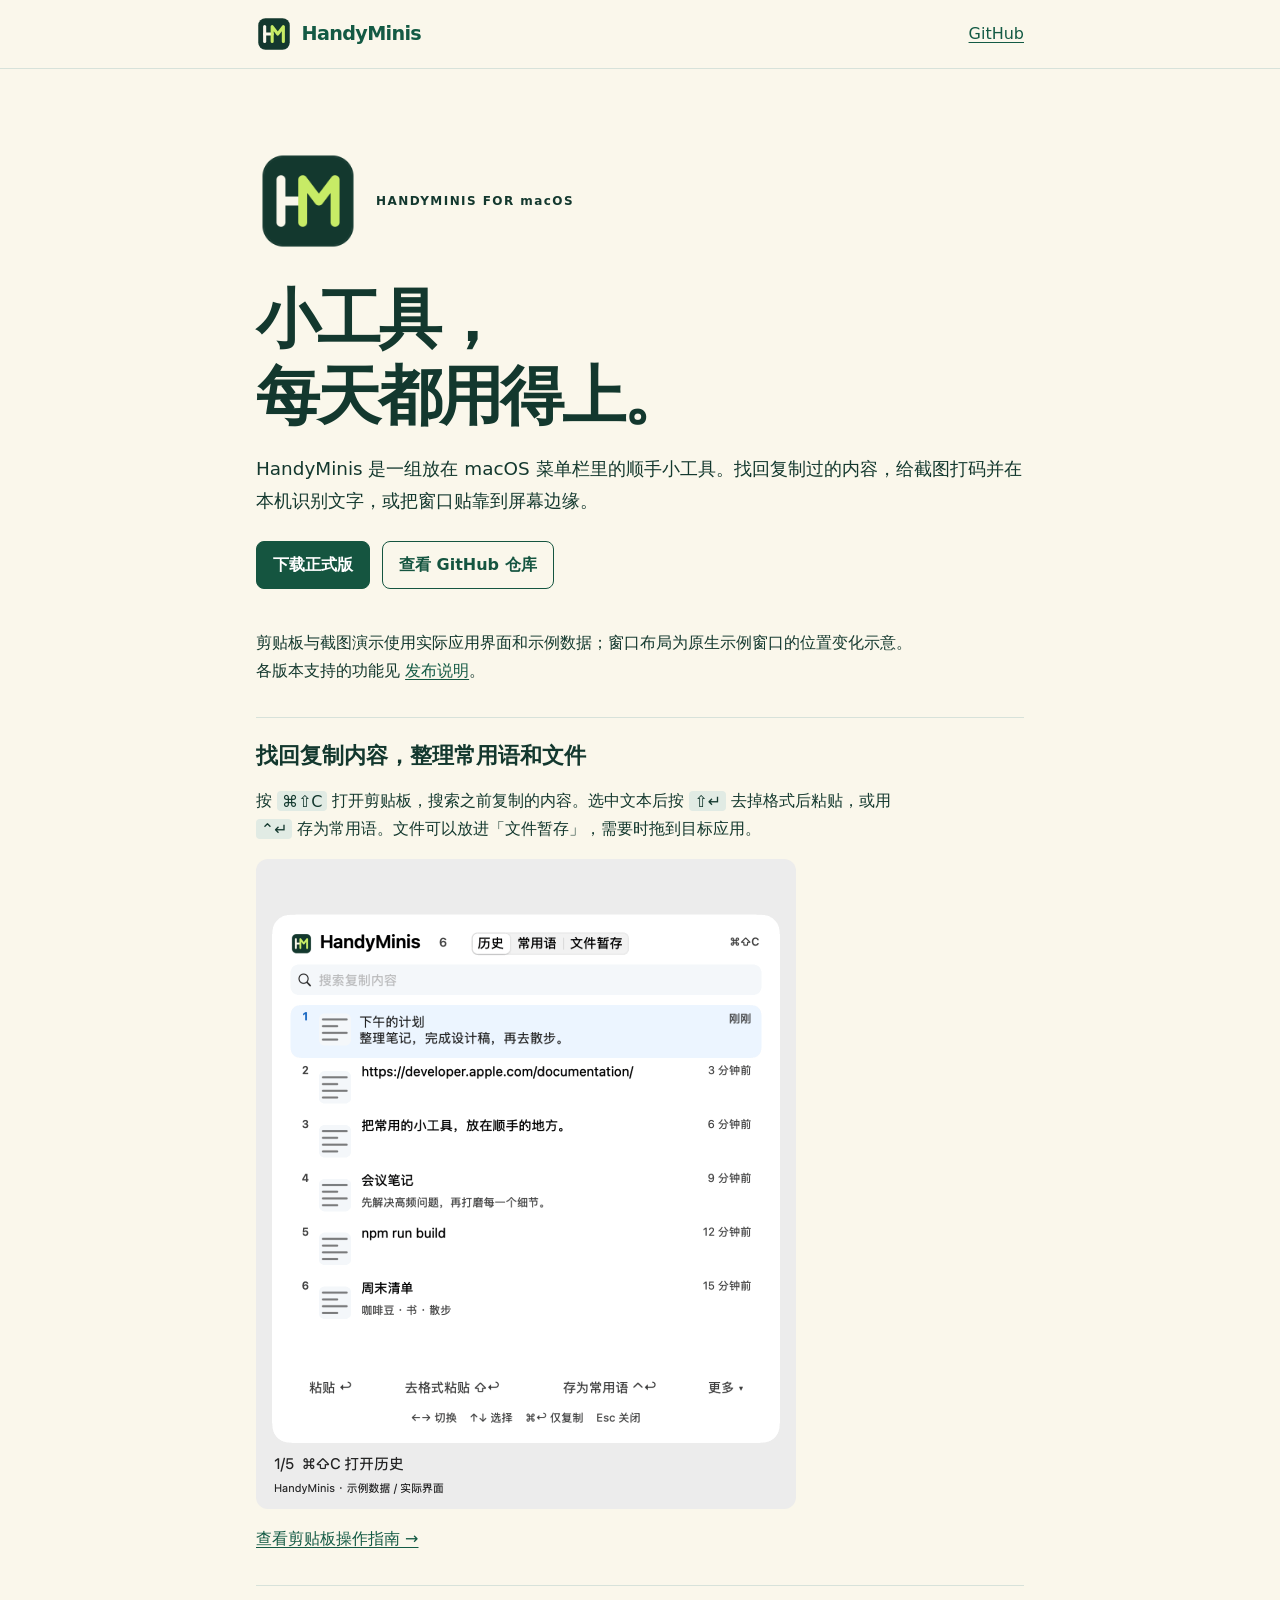
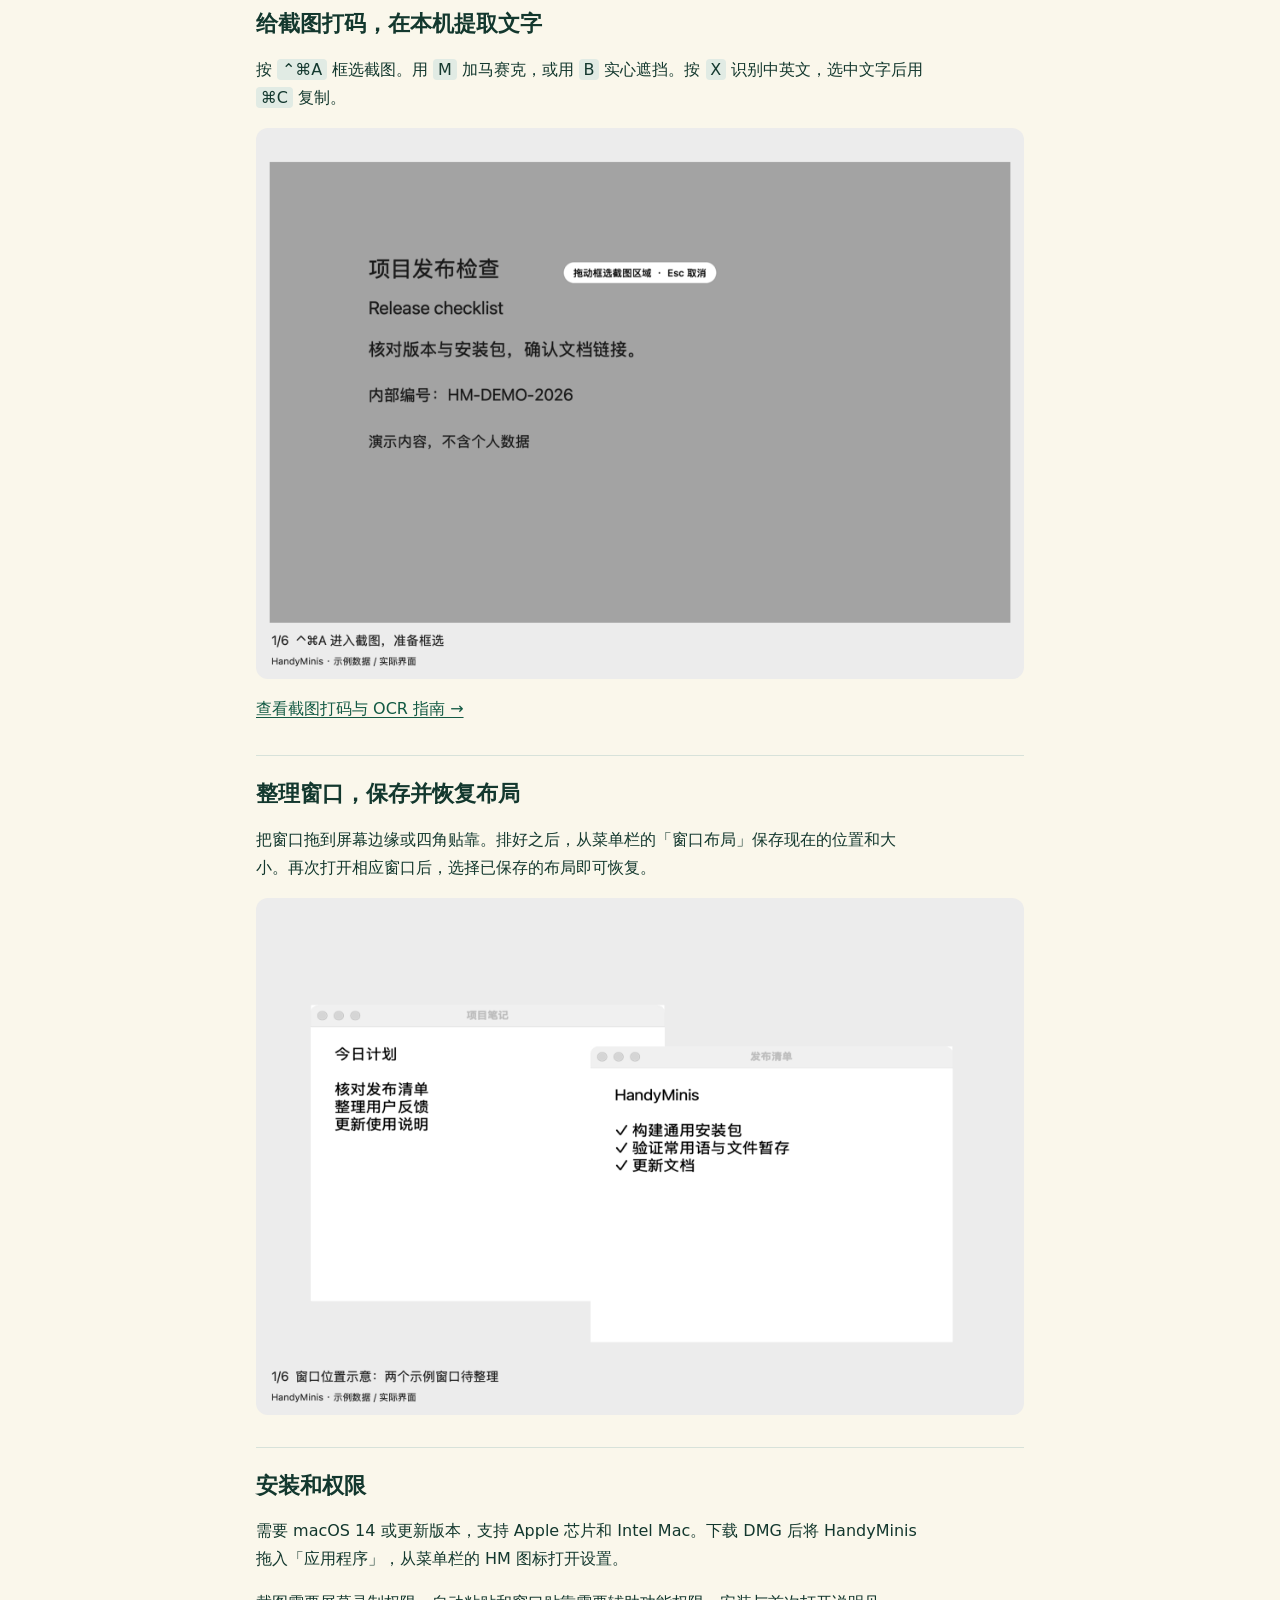
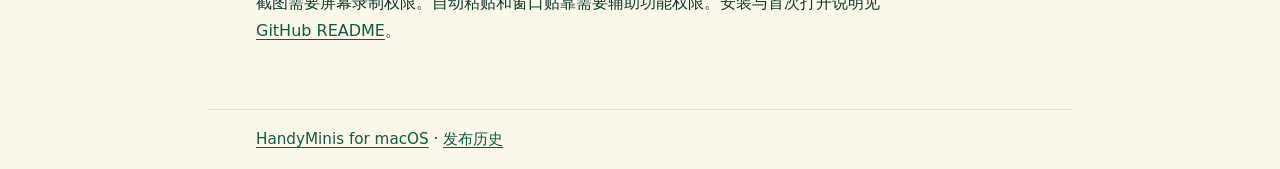
==== commit 17344999: "Render usage GIFs with real HandyMinis views and sample workflows" ====
--- a/docs/index.html
+++ b/docs/index.html
@@ -32,24 +32,24 @@
       <a class="button secondary" href="https://github.com/IveHD/handy-minis">查看 GitHub 仓库</a>
     </div>
 
-    <p>演示均使用示例内容制作，为功能操作示意。各版本支持的功能见 <a href="https://github.com/IveHD/handy-minis/releases">发布说明</a>。</p>
+    <p>剪贴板与截图演示使用实际应用界面和示例数据；窗口布局为原生示例窗口的位置变化示意。各版本支持的功能见 <a href="https://github.com/IveHD/handy-minis/releases">发布说明</a>。</p>
 
     <section>
       <h2>找回复制内容，整理常用语和文件</h2>
       <p>按 <kbd>⌘⇧C</kbd> 打开剪贴板，搜索之前复制的内容。选中文本后按 <kbd>⇧↵</kbd> 去掉格式后粘贴，或用 <kbd>⌃↵</kbd> 存为常用语。文件可以放进「文件暂存」，需要时拖到目标应用。</p>
-      <img src="demos/clipboard-workflow.gif" width="460" height="520" alt="剪贴板操作示意，依次展示历史、常用语和文件暂存三个分区">
+      <img src="demos/clipboard-workflow.gif" width="540" height="650" alt="剪贴板操作示意，依次展示历史、常用语和文件暂存三个分区">
       <p><a href="guides/mac-clipboard-history/">查看剪贴板操作指南 →</a></p>
     </section>
     <section>
       <h2>给截图打码，在本机提取文字</h2>
       <p>按 <kbd>⌃⌘A</kbd> 框选截图。用 <kbd>M</kbd> 加马赛克，或用 <kbd>B</kbd> 实心遮挡。按 <kbd>X</kbd> 识别中英文，选中文字后用 <kbd>⌘C</kbd> 复制。</p>
-      <img src="demos/screenshot-ocr.gif" width="800" height="480" alt="HandyMinis 截图工具栏演示，框选后遮挡敏感内容，再选择并复制 OCR 文字" loading="lazy">
+      <img src="demos/screenshot-ocr.gif" width="900" height="646" alt="HandyMinis 截图工具栏演示，框选后遮挡敏感内容，再选择并复制 OCR 文字" loading="lazy">
       <p><a href="guides/mac-screenshot-ocr/">查看截图打码与 OCR 指南 →</a></p>
     </section>
     <section>
       <h2>整理窗口，保存并恢复布局</h2>
       <p>把窗口拖到屏幕边缘或四角贴靠。排好之后，从菜单栏的「窗口布局」保存现在的位置和大小。再次打开相应窗口后，选择已保存的布局即可恢复。</p>
-      <img src="demos/window-layout-demo.gif" width="800" height="480" alt="拖动窗口标题栏，靠近边缘预览贴靠区域，松开后贴靠，再从菜单栏保存和恢复布局" loading="lazy">
+      <img src="demos/window-layout-demo.gif" width="900" height="606" alt="拖动窗口标题栏，靠近边缘预览贴靠区域，松开后贴靠，再从菜单栏保存和恢复布局" loading="lazy">
     </section>
     <section>
       <h2>安装和权限</h2>
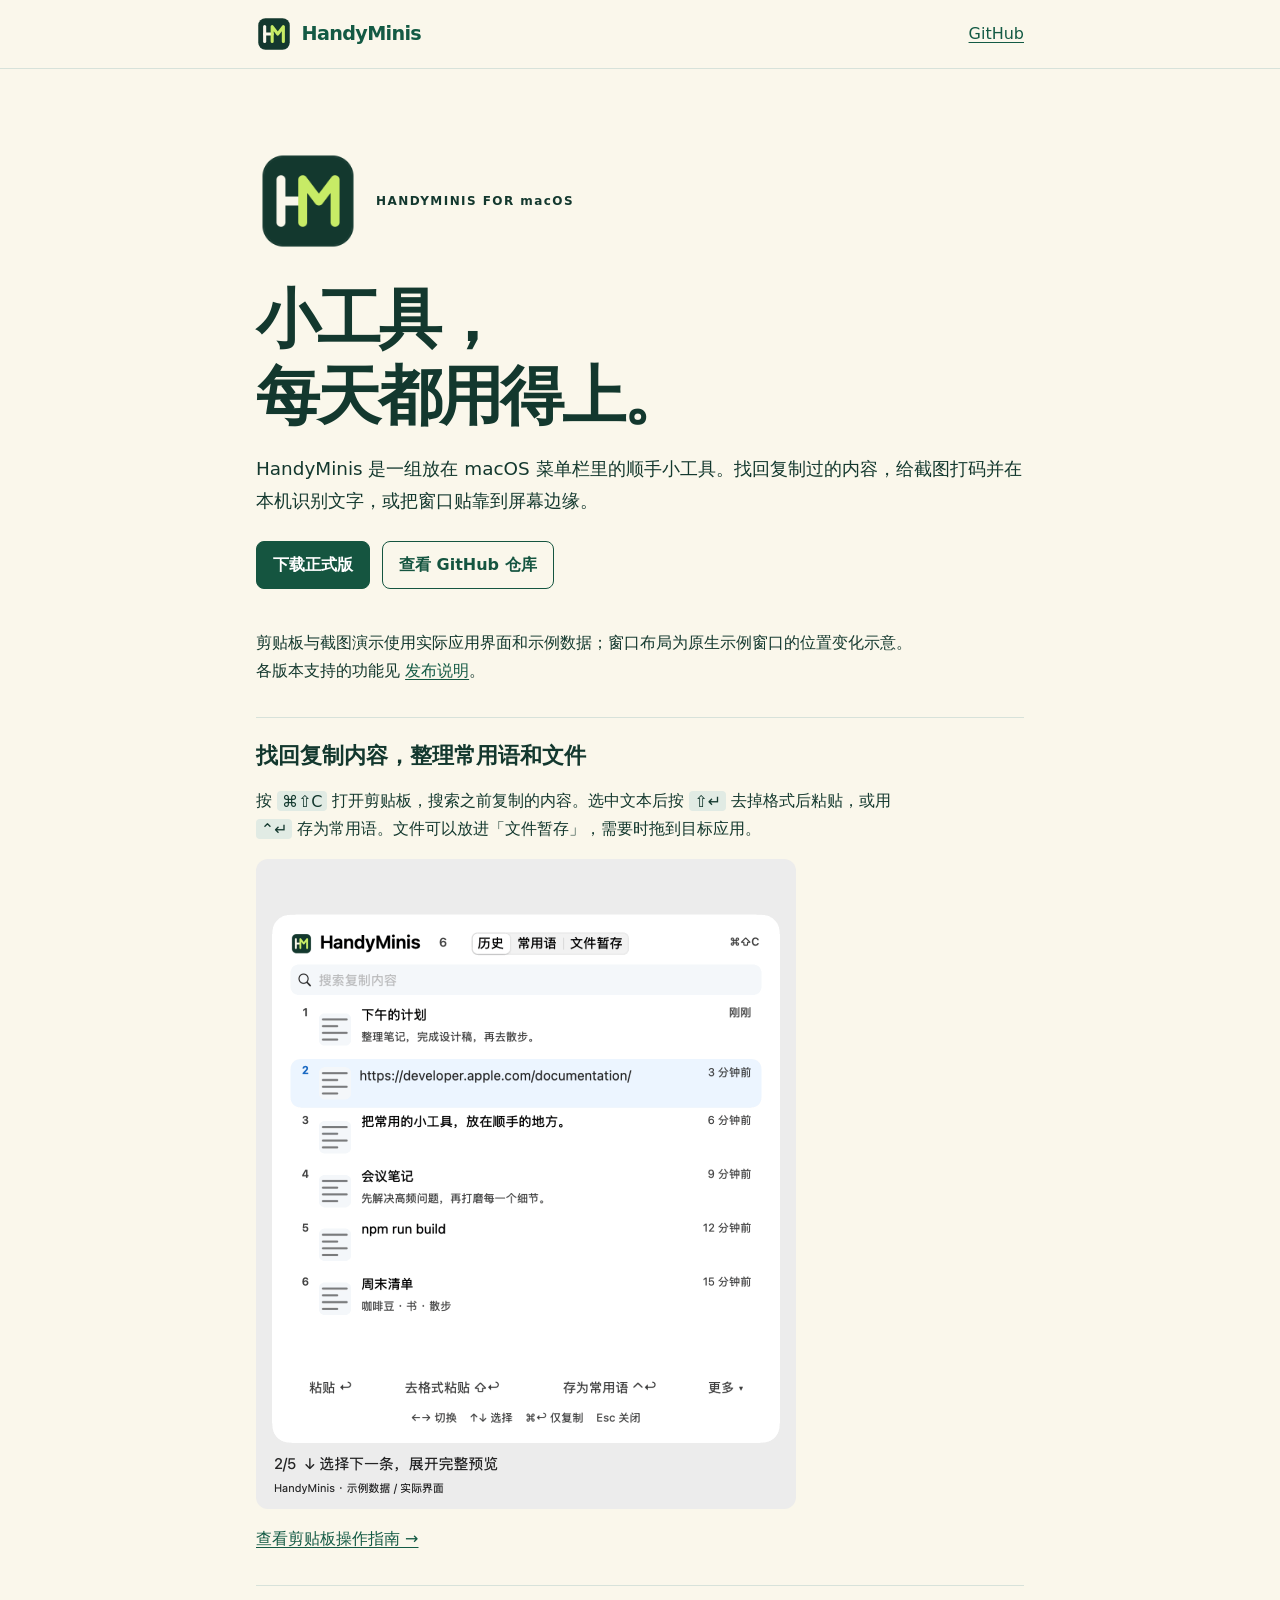
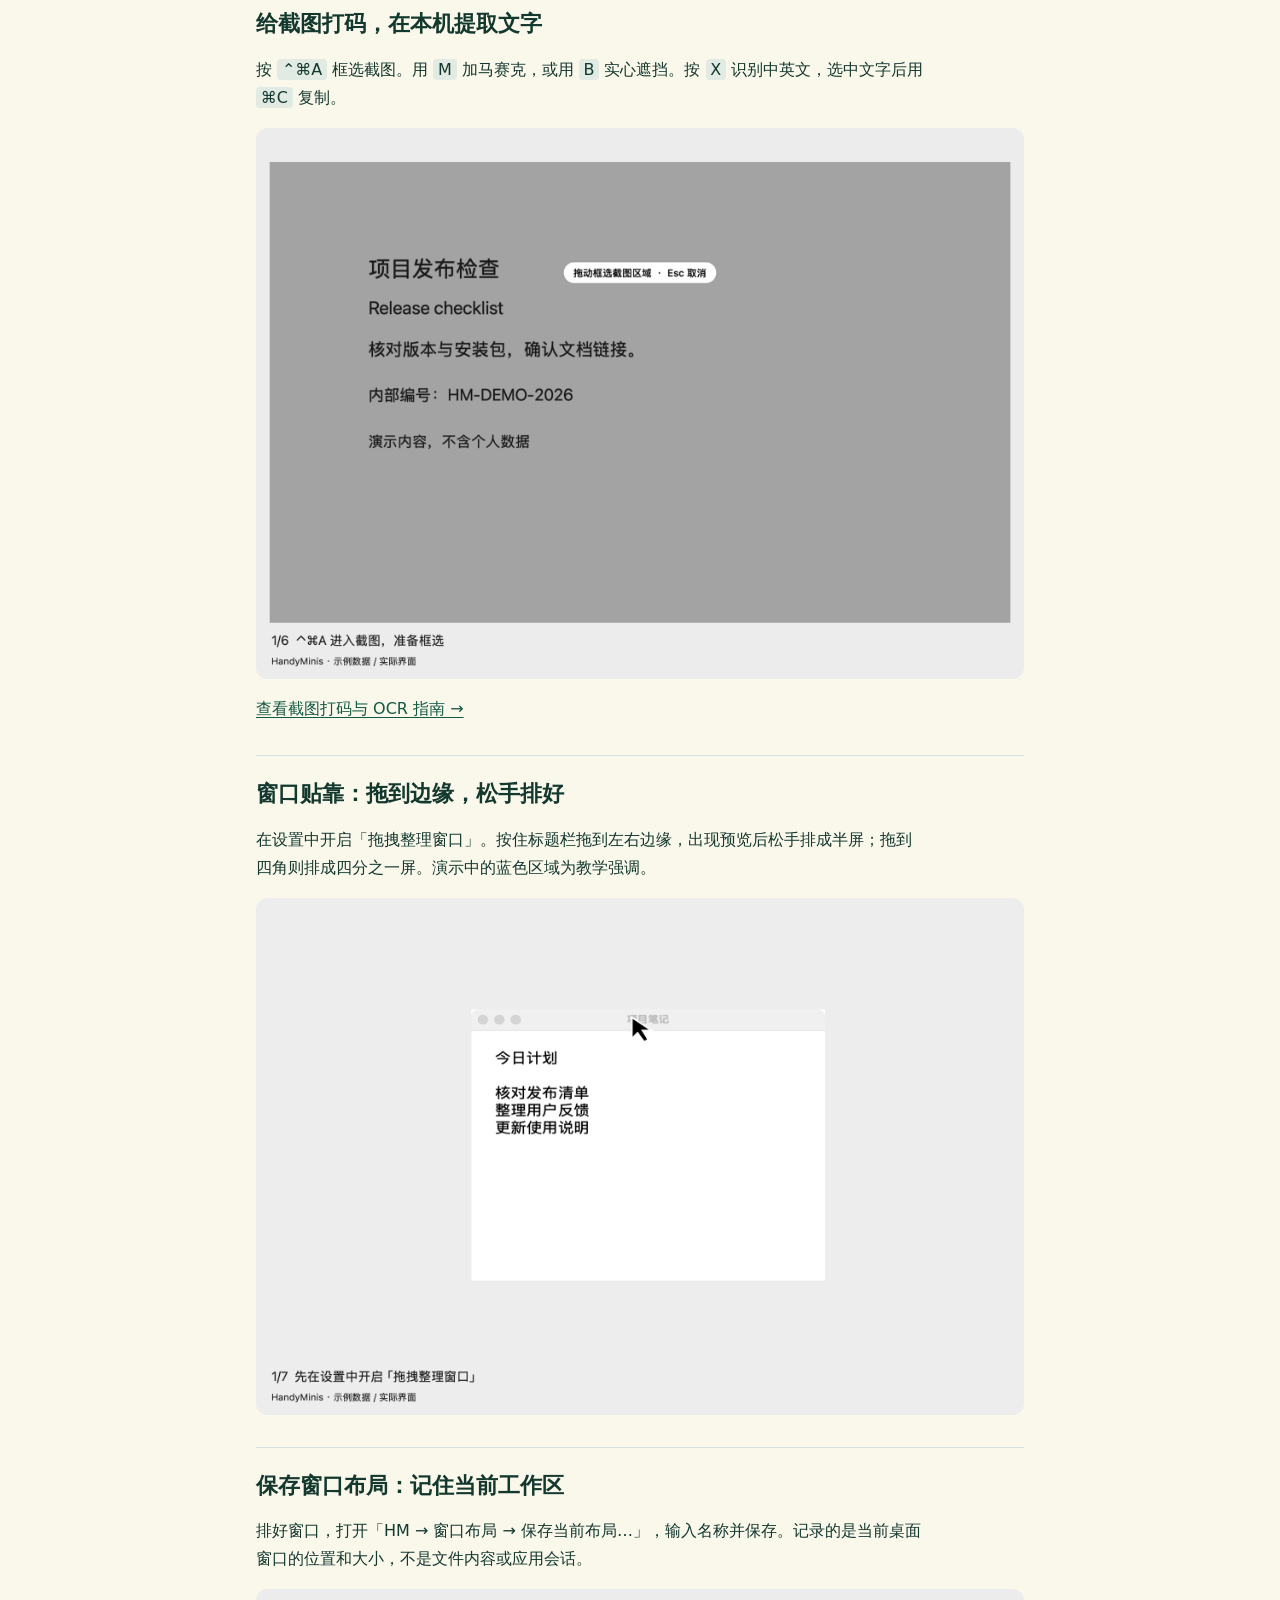
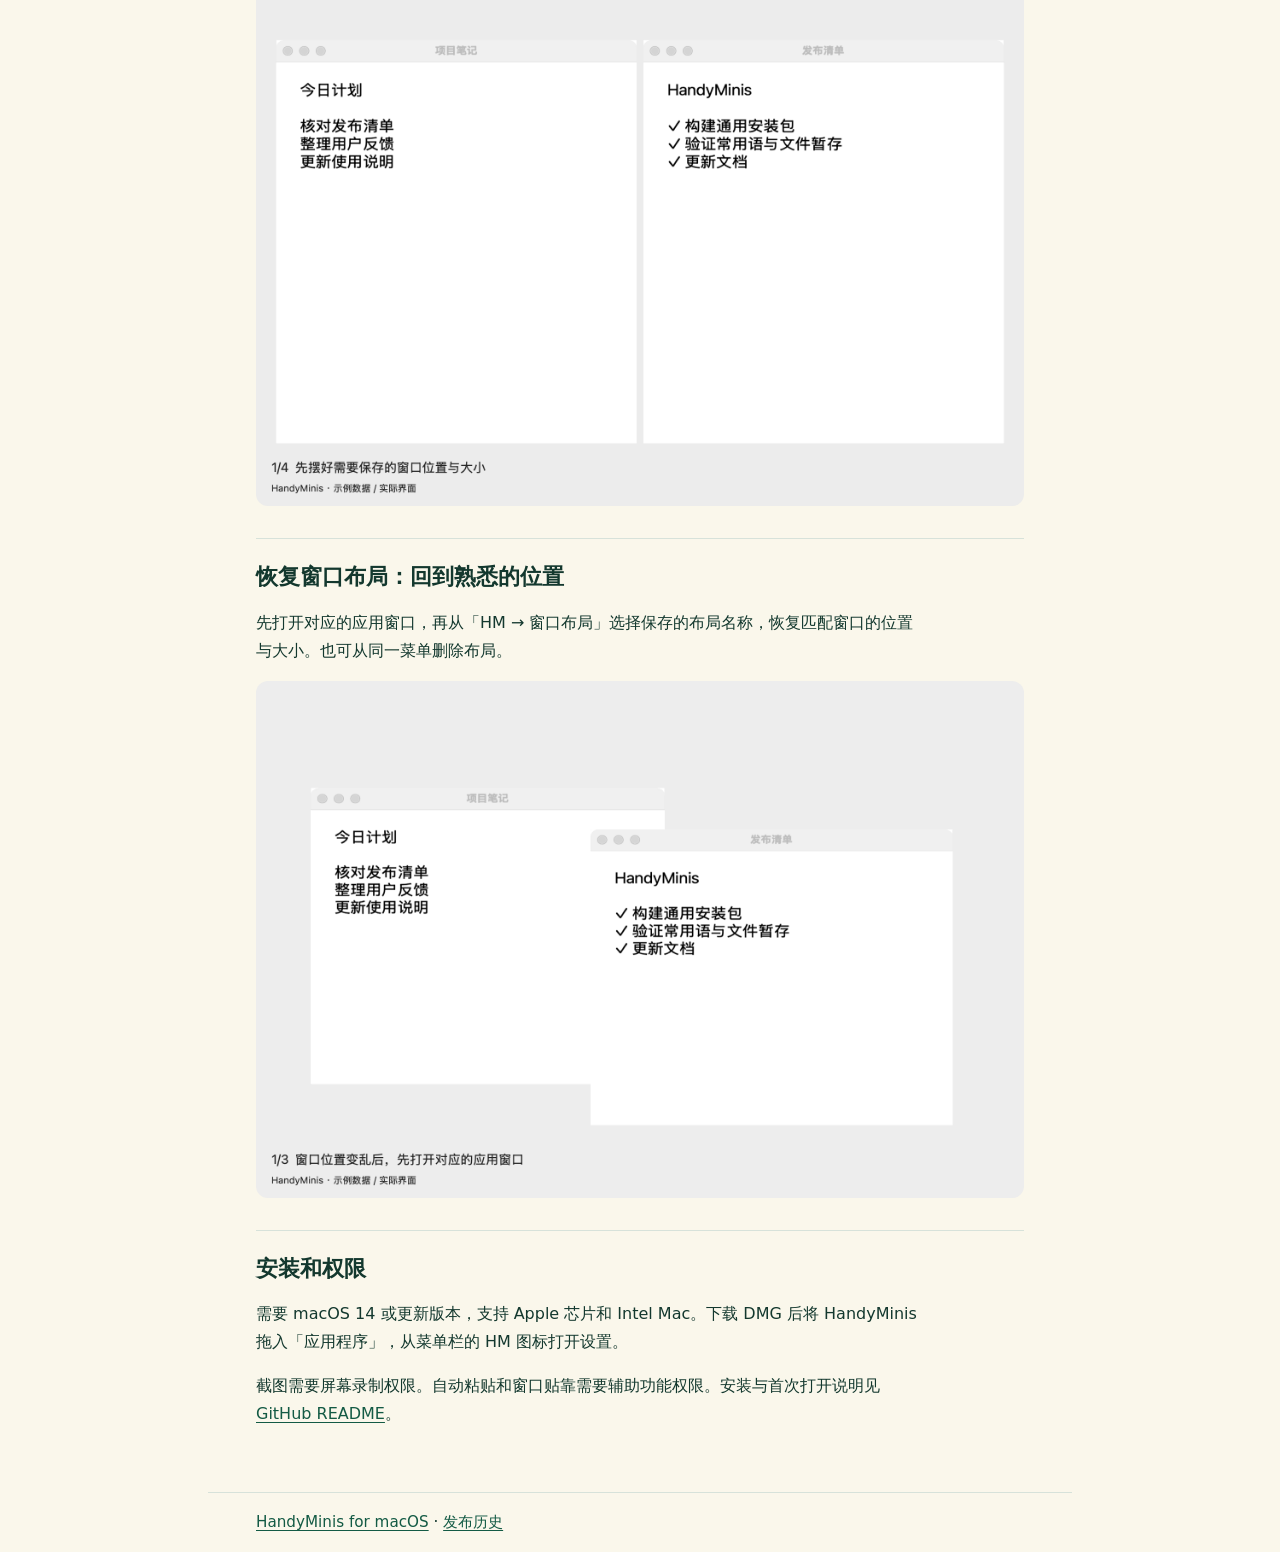
==== commit bba46ffa: "Separate window snapping, saving and restoring layout demos" ====
--- a/docs/index.html
+++ b/docs/index.html
@@ -47,9 +47,19 @@
       <p><a href="guides/mac-screenshot-ocr/">查看截图打码与 OCR 指南 →</a></p>
     </section>
     <section>
-      <h2>整理窗口，保存并恢复布局</h2>
-      <p>把窗口拖到屏幕边缘或四角贴靠。排好之后，从菜单栏的「窗口布局」保存现在的位置和大小。再次打开相应窗口后，选择已保存的布局即可恢复。</p>
-      <img src="demos/window-layout-demo.gif" width="900" height="606" alt="拖动窗口标题栏，靠近边缘预览贴靠区域，松开后贴靠，再从菜单栏保存和恢复布局" loading="lazy">
+      <h2>窗口贴靠：拖到边缘，松手排好</h2>
+      <p>在设置中开启「拖拽整理窗口」。按住标题栏拖到左右边缘，出现预览后松手排成半屏；拖到四角则排成四分之一屏。演示中的蓝色区域为教学强调。</p>
+      <img src="demos/window-tiling.gif" width="900" height="606" alt="拖动标题栏到左边缘预览并贴靠半屏，再拖到左上角贴靠四分之一屏" loading="lazy">
+    </section>
+    <section>
+      <h2>保存窗口布局：记住当前工作区</h2>
+      <p>排好窗口，打开「HM → 窗口布局 → 保存当前布局…」，输入名称并保存。记录的是当前桌面窗口的位置和大小，不是文件内容或应用会话。</p>
+      <img src="demos/window-save-layout.gif" width="900" height="606" alt="保存布局入口、名称输入和保存结果" loading="lazy">
+    </section>
+    <section>
+      <h2>恢复窗口布局：回到熟悉的位置</h2>
+      <p>先打开对应的应用窗口，再从「HM → 窗口布局」选择保存的布局名称，恢复匹配窗口的位置与大小。也可从同一菜单删除布局。</p>
+      <img src="demos/window-restore-layout.gif" width="900" height="606" alt="从散乱窗口选择已保存布局，恢复并排工作区" loading="lazy">
     </section>
     <section>
       <h2>安装和权限</h2>
